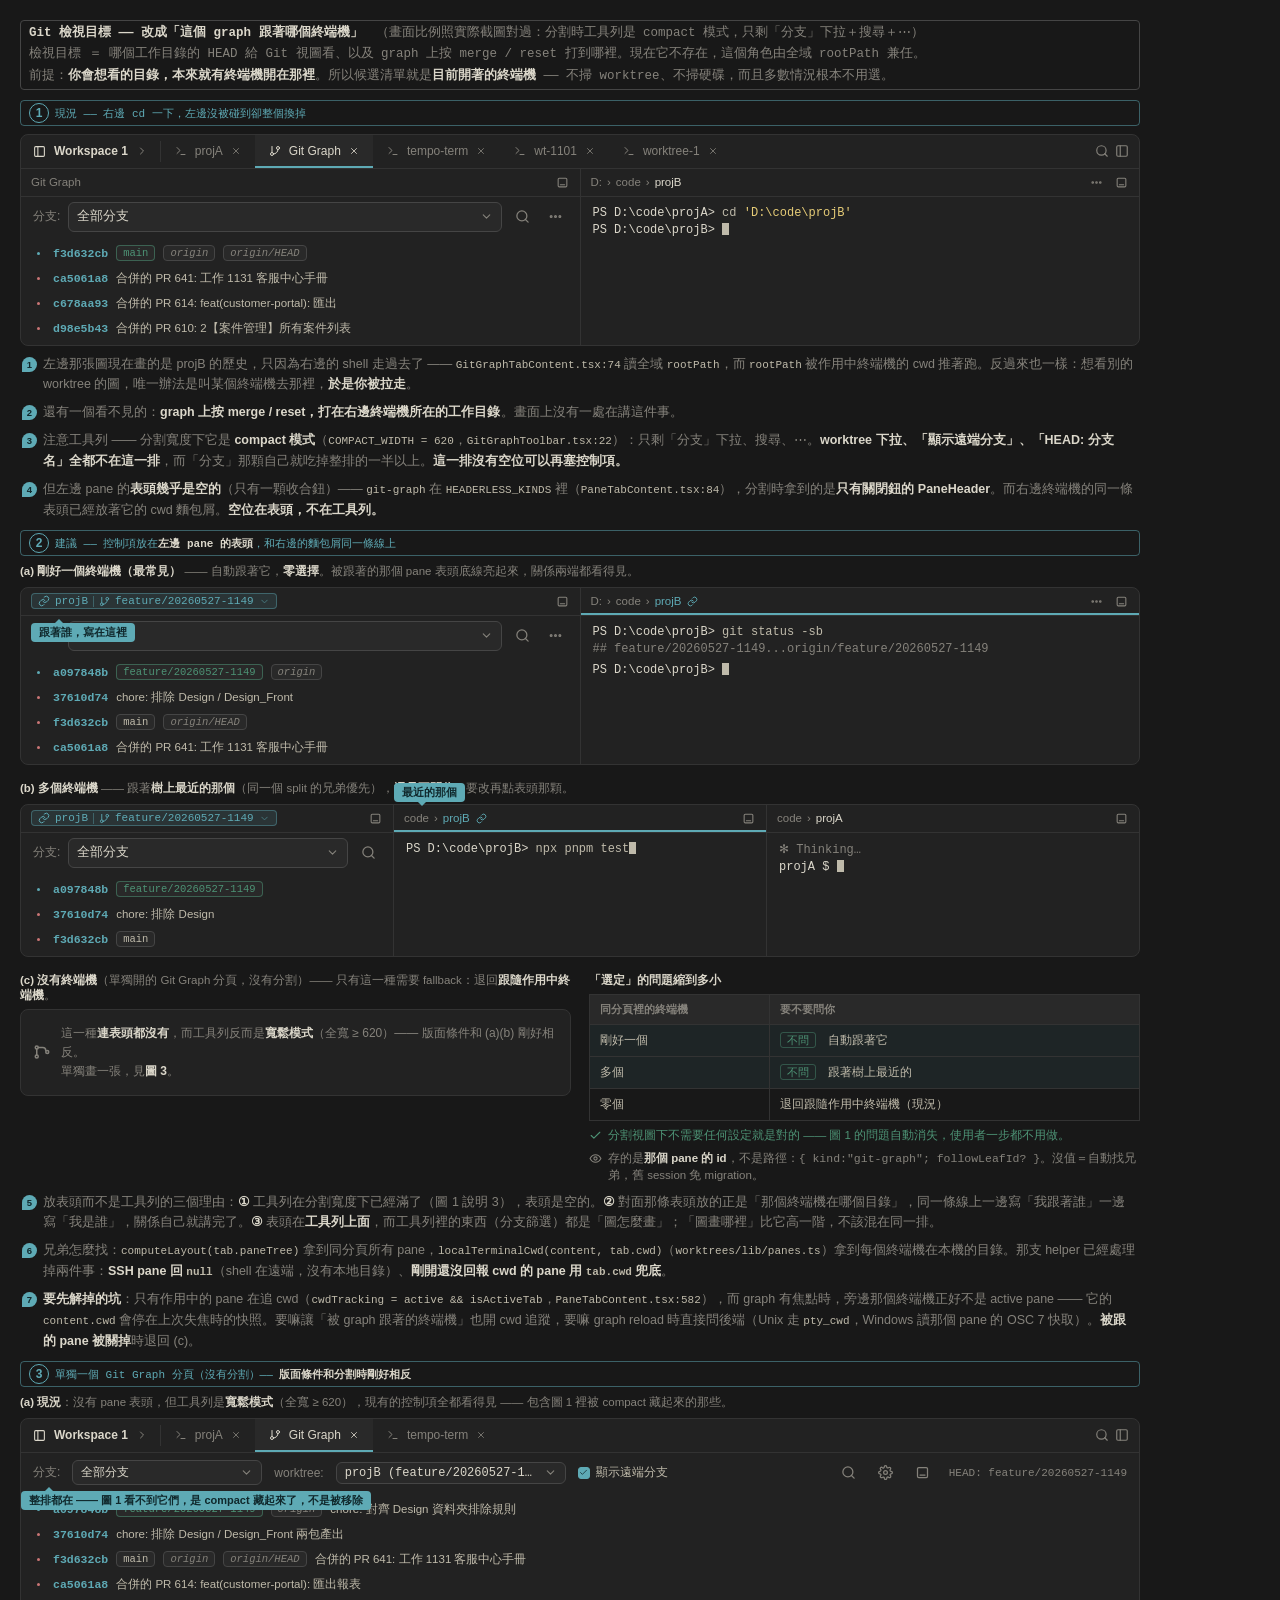
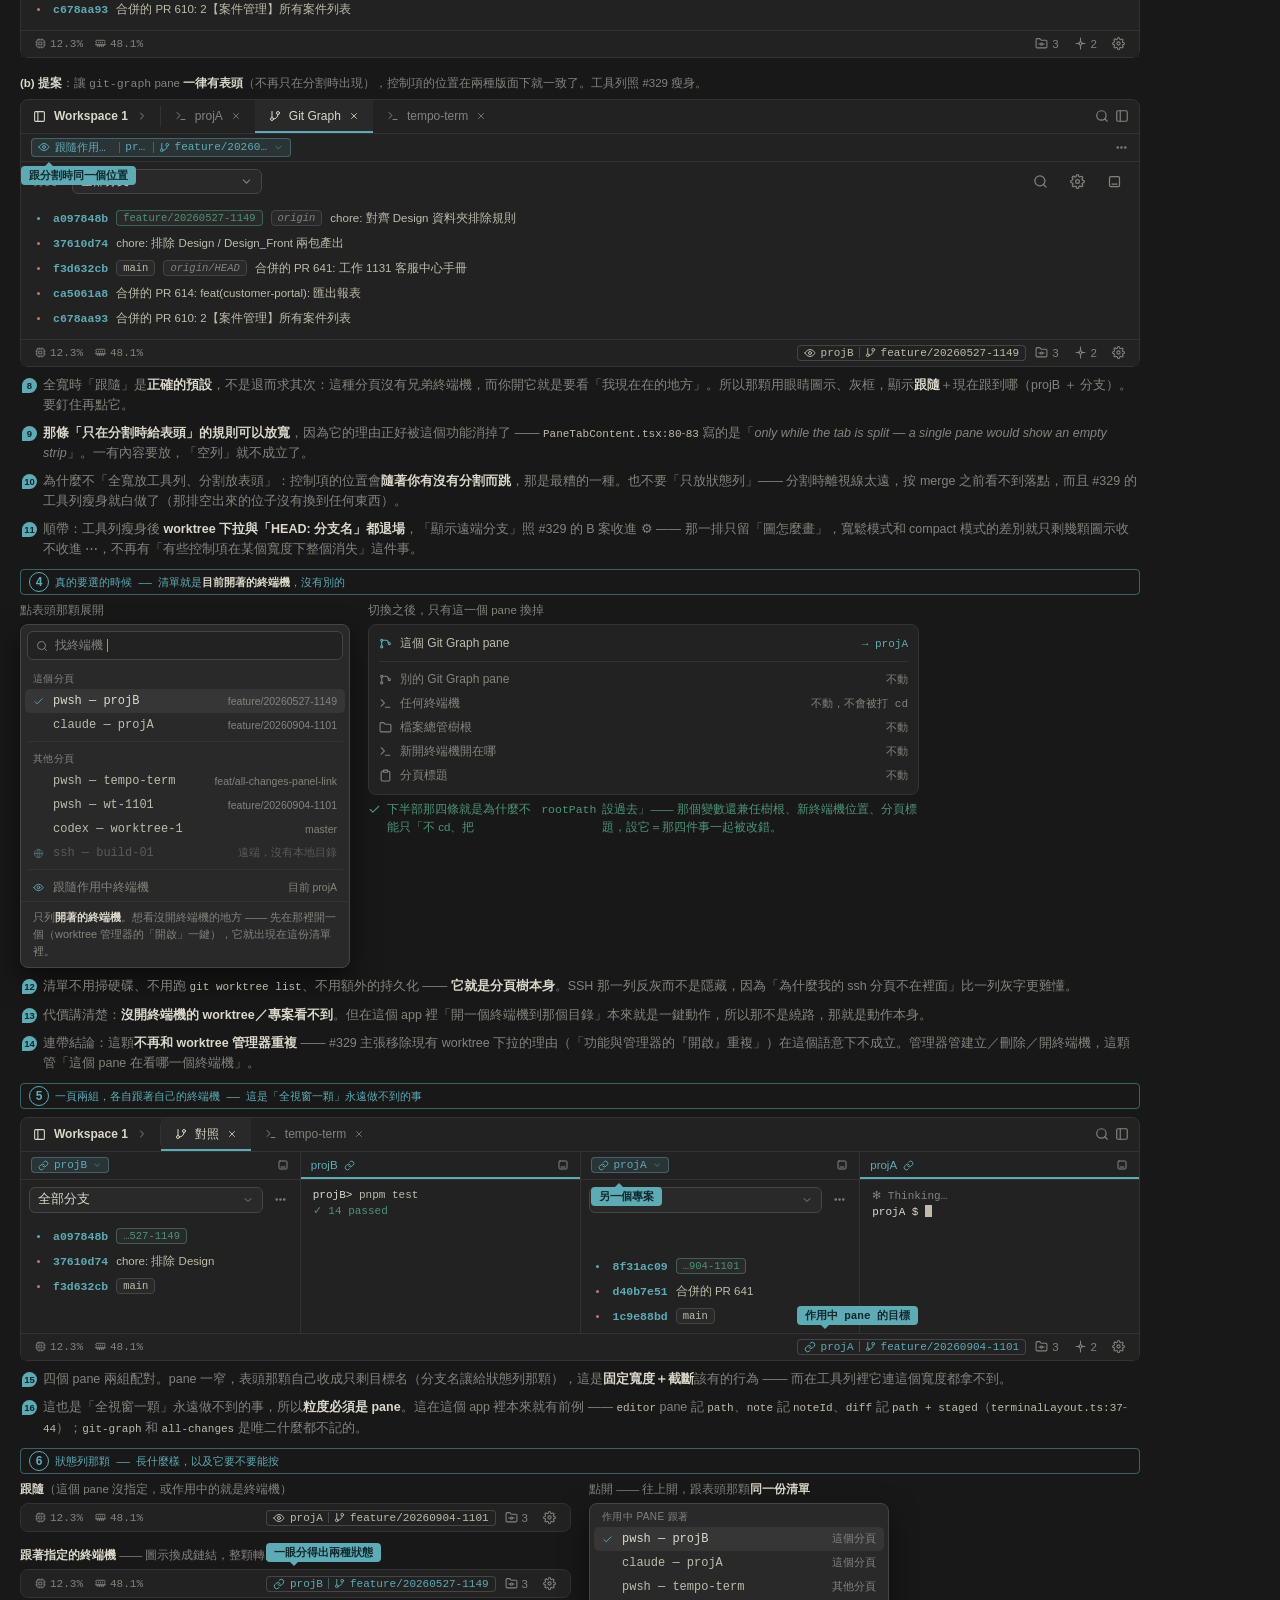
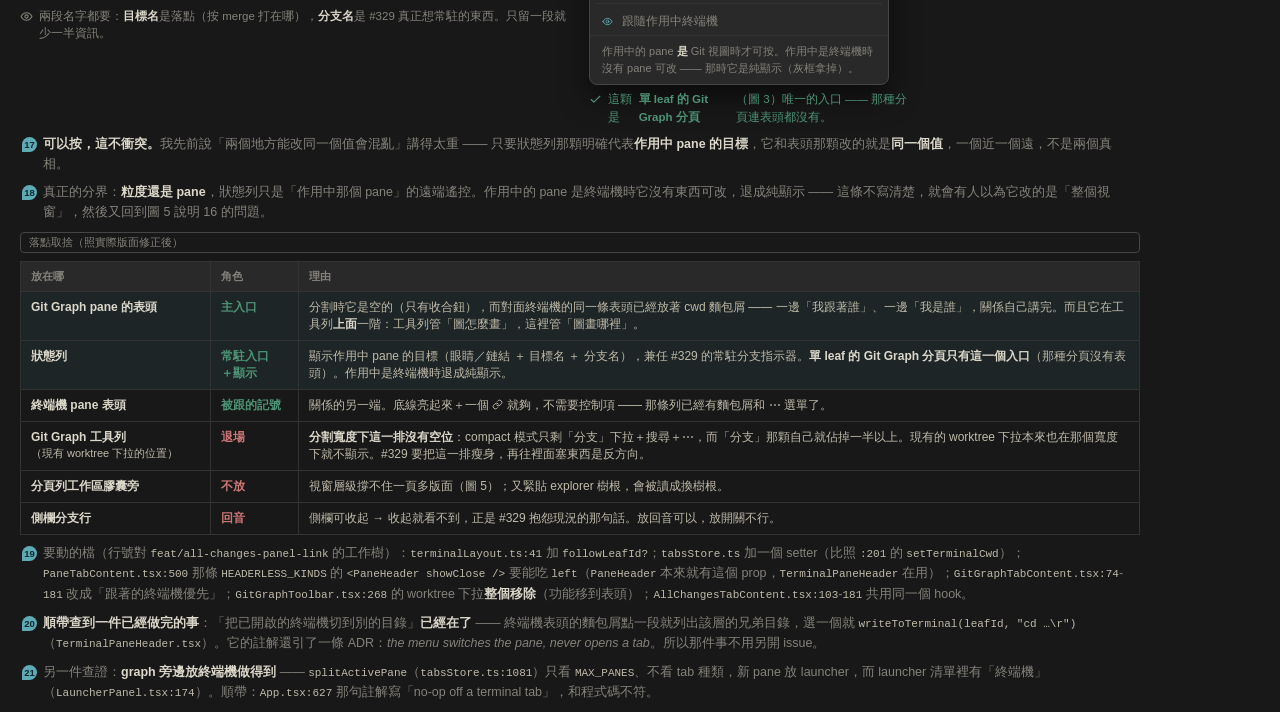
==== fig-view-target.html @ e5d536c2 "Add the tempo-term design mockups Self-contained single-file prototypes for mukiwu/tempo-term. No bu" ====
<!doctype html>
<html lang="zh-Hant"><head><meta charset="utf-8">
<title>Git 檢視目標 — 跟著哪個終端機</title>
<link rel="stylesheet" href="mock.css"><style>
.fig-label .n {
  display: inline-block; width: 20px; height: 20px; line-height: 18px; text-align: center;
  border-radius: 50%; border: 1px solid var(--accent); background: transparent;
  color: var(--accent); font-family: "Segoe UI", sans-serif; font-size: 12px; font-weight: 700;
  margin-right: 6px;
}
.legend { font-size: 12.5px; }
.legend .lg-txt { flex: 1; min-width: 0; }
.legend b { color: var(--fg); font-weight: 600; }
.legend code { font-family: var(--mono); color: var(--fg-muted); font-size: 11px; }

/* ---------- split panes ---------- */
.panes { flex: 1; display: flex; min-height: 0; }
.pane { flex: 1; min-width: 0; display: flex; flex-direction: column; }
.pane + .pane { border-left: 1px solid var(--border); }

/* PaneHeader：分割時才出現。終端機有麵包屑，其他種類目前只有關閉鈕。 */
.pheader {
  height: 28px; flex: none; display: flex; align-items: center; gap: 6px; padding: 0 8px 0 10px;
  border-bottom: 1px solid var(--border); font-size: 11.5px; color: var(--fg-subtle);
}
.pheader .spacer { margin-left: auto; }
.pheader .icon-btn { padding: 3px; }
.crumb { display: flex; align-items: center; gap: 5px; font-size: 11.5px; color: var(--fg-muted); min-width: 0; }
.crumb .s { white-space: nowrap; }
.crumb .g { color: var(--fg-subtle); }
.crumb .last { color: var(--fg); }
.pane.bound .pheader { box-shadow: inset 0 -2px 0 var(--accent); }
.pane.bound .crumb .last { color: var(--accent); }

/* ---------- git graph（分割寬度＝compact 模式） ---------- */
.gbar { height: 40px; flex: none; display: flex; align-items: center; gap: 8px; padding: 0 12px; }
.gbar .lab { font-size: 12px; color: var(--fg-subtle); flex: none; }
.combo.big { height: 30px; border-radius: 6px; width: auto; flex: 1; min-width: 0; font-family: inherit; font-size: 12.5px; }
.graph { flex: 1; padding: 4px 0; }
.crow { height: 25px; display: flex; align-items: center; gap: 8px; padding: 0 10px; font-family: var(--mono); font-size: 11.5px; color: var(--fg-muted); }
.crow .lane { width: 14px; flex: none; display: flex; justify-content: center; color: #cb7676; }
.crow .sha { color: var(--accent); font-weight: 600; flex: none; }
.crow .msg { overflow: hidden; text-overflow: ellipsis; white-space: nowrap; font-family: "Segoe UI", "Noto Sans TC", sans-serif; color: var(--fg-muted); }
.crow.head .lane { color: var(--accent); }
.chip {
  flex: none; font-size: 10.5px; padding: 1px 6px; border-radius: 4px; font-family: var(--mono); white-space: nowrap;
  border: 1px solid var(--border-strong); color: var(--fg-muted); background: var(--bg-elevated);
}
.chip.cur { border-color: color-mix(in srgb, var(--ok) 55%, transparent); color: var(--ok); }
.chip.rem { color: var(--fg-subtle); font-style: italic; }

/* ---------- terminal ---------- */
.term { flex: 1; padding: 9px 12px; font-family: var(--mono); font-size: 12px; color: var(--fg-muted); display: flex; flex-direction: column; gap: 3px; overflow: hidden; }
.term div { white-space: nowrap; overflow: hidden; text-overflow: ellipsis; }
.term .pr { color: var(--fg); }
.term .arg { color: var(--warn); }
.term .caret { display: inline-block; width: 7px; height: 12px; background: var(--fg-muted); vertical-align: -2px; }

/* ---------- status bar ---------- */
.sb {
  height: 27px; flex: none; display: flex; align-items: center; gap: 4px;
  border-top: 1px solid var(--border); background: var(--bg-inset); padding: 0 8px;
  font-size: 12px; color: var(--fg-muted);
}
.sb-stats { margin-left: 6px; display: flex; gap: 12px; font-family: var(--mono); color: var(--fg-subtle); font-size: 11px; }
.sb-stats span { display: flex; align-items: center; gap: 4px; }
.sb-right { margin-left: auto; display: flex; align-items: center; gap: 3px; }
.sb-item { display: flex; align-items: center; gap: 4px; padding: 2px 6px; border-radius: 4px; color: var(--fg-subtle); font-size: 11.5px; }

/* ---------- THE control ---------- */
.bind {
  display: flex; align-items: center; gap: 5px; padding: 2px 7px; border-radius: 4px;
  font-family: var(--mono); font-size: 11px; max-width: 260px; min-width: 0;
  color: var(--accent); background: color-mix(in srgb, var(--accent) 13%, transparent);
  box-shadow: inset 0 0 0 1px color-mix(in srgb, var(--accent) 42%, transparent);
}
.bind .nm { overflow: hidden; text-overflow: ellipsis; white-space: nowrap; }
.bind .bar { width: 1px; height: 11px; flex: none; background: color-mix(in srgb, var(--accent) 40%, transparent); }
.bind .chev { display: flex; opacity: .6; }
.bind.fallback { color: var(--fg-subtle); background: transparent; box-shadow: inset 0 0 0 1px var(--border-strong); }
.bind.fallback .bar { background: var(--border-strong); }
.bind.wrong { color: var(--bad); background: color-mix(in srgb, var(--bad) 12%, transparent); box-shadow: inset 0 0 0 1px color-mix(in srgb, var(--bad) 52%, transparent); }
.echo { display: flex; align-items: center; gap: 5px; padding: 2px 7px; border-radius: 4px; font-family: var(--mono); font-size: 11px; color: var(--fg-muted); max-width: 300px; }
.echo .nm { overflow: hidden; text-overflow: ellipsis; white-space: nowrap; }
.echo .bar { width: 1px; height: 11px; background: var(--border-strong); flex: none; }
.echo.ctl { box-shadow: inset 0 0 0 1px var(--border-strong); }
.echo.pinned { color: var(--accent); }
.echo.pinned .bar { background: color-mix(in srgb, var(--accent) 45%, transparent); }

/* ---------- popup ---------- */
.menu {
  width: 330px; padding: 0; background: var(--bg-elevated);
  border: 1px solid var(--border-strong); border-radius: 8px; box-shadow: 0 12px 28px rgba(0,0,0,.55);
}
.mi { display: flex; align-items: center; gap: 8px; padding: 5px 8px; margin: 0 4px; border-radius: 5px; font-size: 12px; color: var(--fg-muted); white-space: nowrap; }
.mi.mono { font-family: var(--mono); }
.mi .tick { width: 12px; flex: none; color: var(--accent); display: flex; }
.mi .lbl { overflow: hidden; text-overflow: ellipsis; }
.mi.on { background: rgba(255,255,255,.06); color: var(--fg); }
.mi.off { color: var(--fg-subtle); }
.mi.dis { color: var(--fg-subtle); opacity: .55; }
.mi .hint { margin-left: auto; padding-left: 10px; flex: none; font-size: 10.5px; color: var(--fg-subtle); font-family: "Segoe UI", sans-serif; }
.sep { height: 1px; background: var(--border); margin: 4px 6px; }
.mhead { padding: 6px 12px 3px; font-size: 10px; letter-spacing: .04em; text-transform: uppercase; color: var(--fg-subtle); }
.pk-search { display: flex; align-items: center; gap: 7px; margin: 6px; padding: 5px 8px; border: 1px solid var(--border-strong); border-radius: 6px; background: var(--bg); color: var(--fg-subtle); font-size: 12px; }
.caret2 { width: 1px; height: 13px; background: var(--accent); margin-left: -3px; }
.pk-foot { border-top: 1px solid var(--border); padding: 7px 12px; font-size: 11px; color: var(--fg-subtle); line-height: 1.55; }

/* ---------- helpers ---------- */
.row2 { display: flex; gap: 18px; align-items: flex-start; flex-wrap: wrap; }
.cell { display: flex; flex-direction: column; gap: 6px; }
.cap { font-size: 11.5px; color: var(--fg-subtle); width: 1120px; }
.cap.half { width: 551px; }
.cap.free { width: auto; }
.cap b { color: var(--fg); font-weight: 600; }
.tagok { font-size: 10.5px; padding: 1px 6px; border-radius: 3px; font-family: "Segoe UI", sans-serif; color: var(--ok); border: 1px solid color-mix(in srgb, var(--ok) 45%, transparent); }
.strip2 { width: 1120px; background: var(--bg); border: 1px solid var(--border); border-radius: 8px; }
.strip2.half { width: 551px; }
.arrow { width: 1120px; display: flex; align-items: center; gap: 10px; color: var(--fg-subtle); font-size: 12px; padding-left: 2px; }
.arrow .k { font-family: var(--mono); color: var(--fg); }
.verdict { font-size: 11.5px; display: flex; align-items: flex-start; gap: 6px; line-height: 1.5; }
.verdict svg { margin-top: 2px; flex: none; }
.verdict.no { color: var(--bad); }
.verdict.ok { color: var(--ok); }

.callout .note.up { top: auto; bottom: 30px; }
.callout .note.up::after { bottom: auto; top: 100%; border-bottom-color: transparent; border-top-color: var(--accent); }
.callout .note.left { right: auto; left: 0; }
.callout .note.left::after { right: auto; left: 24px; }

table.cmp { width: 1120px; border-collapse: collapse; font-size: 12px; }
table.cmp th, table.cmp td { border: 1px solid var(--border); padding: 7px 10px; text-align: left; vertical-align: top; }
table.cmp th { background: var(--bg-elevated); color: var(--fg-subtle); font-size: 11px; font-weight: 600; }
table.cmp td { color: var(--fg-muted); }
table.cmp td b { color: var(--fg); }
table.cmp tr.pick td { background: color-mix(in srgb, var(--accent) 9%, transparent); }
table.cmp .v { white-space: nowrap; font-weight: 600; }
table.cmp .v.ok { color: var(--ok); }
table.cmp .v.no { color: var(--bad); }
table.cmp .v.meh { color: var(--warn); }
table.cmp code { font-family: var(--mono); font-size: 11px; color: var(--fg-muted); }

.tab.dim { color: var(--fg-subtle); }
.tabstrip .right { margin-left: auto; display: flex; align-items: center; gap: 6px; padding: 0 10px; color: var(--fg-subtle); }
</style></head>

<body>

<svg style="display:none" xmlns="http://www.w3.org/2000/svg">
  <symbol id="i-branch" viewBox="0 0 24 24"><line x1="6" y1="3" x2="6" y2="15"/><circle cx="18" cy="6" r="3"/><circle cx="6" cy="18" r="3"/><path d="M18 9a9 9 0 0 1-9 9"/></symbol>
  <symbol id="i-foldergit" viewBox="0 0 24 24"><path d="M4 20h16a2 2 0 0 0 2-2V8a2 2 0 0 0-2-2h-7.9a2 2 0 0 1-1.69-.9L9.6 3.9A2 2 0 0 0 7.93 3H4a2 2 0 0 0-2 2v13a2 2 0 0 0 2 2Z"/><circle cx="12" cy="13" r="2"/><path d="M14 13h3"/><path d="M7 13h3"/></symbol>
  <symbol id="i-link" viewBox="0 0 24 24"><path d="M10 13a5 5 0 0 0 7.5.5l3-3a5 5 0 0 0-7-7l-1.5 1.5"/><path d="M14 11a5 5 0 0 0-7.5-.5l-3 3a5 5 0 0 0 7 7l1.5-1.5"/></symbol>
  <symbol id="i-chev" viewBox="0 0 24 24"><path d="m6 9 6 6 6-6"/></symbol>
  <symbol id="i-chevr" viewBox="0 0 24 24"><path d="m9 18 6-6-6-6"/></symbol>
  <symbol id="i-search" viewBox="0 0 24 24"><circle cx="11" cy="11" r="8"/><path d="m21 21-4.3-4.3"/></symbol>
  <symbol id="i-dots" viewBox="0 0 24 24"><circle cx="5" cy="12" r="1.4"/><circle cx="12" cy="12" r="1.4"/><circle cx="19" cy="12" r="1.4"/></symbol>
  <symbol id="i-min" viewBox="0 0 24 24"><rect x="4" y="4" width="16" height="16" rx="2"/><path d="M8 16h8"/></symbol>
  <symbol id="i-cpu" viewBox="0 0 24 24"><rect x="4" y="4" width="16" height="16" rx="2"/><rect x="9" y="9" width="6" height="6"/><path d="M9 2v2M15 2v2M9 20v2M15 20v2M2 9h2M2 15h2M20 9h2M20 15h2"/></symbol>
  <symbol id="i-ram" viewBox="0 0 24 24"><path d="M6 19v-3M10 19v-3M14 19v-3M18 19v-3M8 11V9M16 11V9M12 11V9M2 15h20M2 7a2 2 0 0 1 2-2h16a2 2 0 0 1 2 2v1.1a2 2 0 0 0 0 3.8V15H2v-3.1a2 2 0 0 0 0-3.8Z"/></symbol>
  <symbol id="i-gear" viewBox="0 0 24 24"><circle cx="12" cy="12" r="3"/><path d="M19.4 15a1.65 1.65 0 0 0 .33 1.82l.06.06a2 2 0 1 1-2.83 2.83l-.06-.06a1.65 1.65 0 0 0-1.82-.33 1.65 1.65 0 0 0-1 1.51V21a2 2 0 1 1-4 0v-.09A1.65 1.65 0 0 0 9 19.4a1.65 1.65 0 0 0-1.82.33l-.06.06a2 2 0 1 1-2.83-2.83l.06-.06A1.65 1.65 0 0 0 4.6 15a1.65 1.65 0 0 0-1.51-1H3a2 2 0 1 1 0-4h.09A1.65 1.65 0 0 0 4.6 9a1.65 1.65 0 0 0-.33-1.82l-.06-.06a2 2 0 1 1 2.83-2.83l.06.06A1.65 1.65 0 0 0 9 4.6 1.65 1.65 0 0 0 10 3.09V3a2 2 0 1 1 4 0v.09a1.65 1.65 0 0 0 1 1.51 1.65 1.65 0 0 0 1.82-.33l.06-.06a2 2 0 1 1 2.83 2.83l-.06.06A1.65 1.65 0 0 0 19.4 9v.09a1.65 1.65 0 0 0 1.51 1H21a2 2 0 1 1 0 4h-.09a1.65 1.65 0 0 0-1.51 1Z"/></symbol>
  <symbol id="i-port" viewBox="0 0 24 24"><path d="M12 2v6M12 16v6M4 12h6M14 12h6"/><circle cx="12" cy="12" r="3"/></symbol>
  <symbol id="i-clip" viewBox="0 0 24 24"><path d="M16 4h2a2 2 0 0 1 2 2v14a2 2 0 0 1-2 2H6a2 2 0 0 1-2-2V6a2 2 0 0 1 2-2h2"/><rect x="8" y="2" width="8" height="4" rx="1"/></symbol>
  <symbol id="i-term" viewBox="0 0 24 24"><path d="m4 17 6-6-6-6"/><path d="M12 19h8"/></symbol>
  <symbol id="i-commit" viewBox="0 0 24 24"><circle cx="12" cy="12" r="4"/></symbol>
  <symbol id="i-check" viewBox="0 0 24 24"><path d="M20 6 9 17l-5-5"/></symbol>
  <symbol id="i-eye" viewBox="0 0 24 24"><path d="M2 12s3.6-7 10-7 10 7 10 7-3.6 7-10 7-10-7-10-7Z"/><circle cx="12" cy="12" r="3"/></symbol>
  <symbol id="i-x" viewBox="0 0 24 24"><path d="M18 6 6 18M6 6l12 12"/></symbol>
  <symbol id="i-gitgraph" viewBox="0 0 24 24"><circle cx="5" cy="6" r="2"/><circle cx="5" cy="18" r="2"/><path d="M5 8v8"/><circle cx="19" cy="12" r="2"/><path d="M7 6h6a4 4 0 0 1 4 4v0"/></symbol>
  <symbol id="i-folder" viewBox="0 0 24 24"><path d="M4 20h16a2 2 0 0 0 2-2V8a2 2 0 0 0-2-2h-7.9a2 2 0 0 1-1.69-.9L9.6 3.9A2 2 0 0 0 7.93 3H4a2 2 0 0 0-2 2v13a2 2 0 0 0 2 2Z"/></symbol>
  <symbol id="i-globe" viewBox="0 0 24 24"><circle cx="12" cy="12" r="9"/><path d="M3 12h18M12 3a15 15 0 0 1 0 18M12 3a15 15 0 0 0 0 18"/></symbol>
  <symbol id="i-panel" viewBox="0 0 24 24"><rect x="3" y="3" width="18" height="18" rx="2"/><path d="M9 3v18"/></symbol>
</svg>

<div class="fig-label plain" style="font-size:12.5px;line-height:1.7;width:1120px">
  <b style="color:var(--fg)">Git 檢視目標 —— 改成「這個 graph 跟著哪個終端機」</b>　<span style="color:var(--fg-subtle)">（畫面比例照實際截圖對過：分割時工具列是 compact 模式，只剩「分支」下拉＋搜尋＋⋯）</span><br>
  檢視目標 ＝ 哪個工作目錄的 HEAD 給 Git 視圖看、以及 graph 上按 merge / reset 打到哪裡。現在它不存在，這個角色由全域 <code>rootPath</code> 兼任。<br>
  前提：<b style="color:var(--fg)">你會想看的目錄，本來就有終端機開在那裡</b>。所以候選清單就是<b style="color:var(--fg)">目前開著的終端機</b> —— 不掃 worktree、不掃硬碟，而且多數情況根本不用選。
</div>


<!-- ============================================================ 圖 1 ============================================================ -->
<div class="fig">
  <div class="fig-label"><span class="n">1</span>現況 —— 右邊 <code>cd</code> 一下，左邊沒被碰到卻整個換掉</div>

  <div class="window">
    <div class="tabstrip">
      <div class="ws"><svg class="i" width="13" height="13"><use href="#i-panel"/></svg> Workspace 1 <span class="chev"><svg class="i" width="12" height="12"><use href="#i-chevr"/></svg></span></div>
      <div class="divider"></div>
      <div class="tab dim"><svg class="i" width="12" height="12"><use href="#i-term"/></svg> projA <svg class="i" width="10" height="10"><use href="#i-x"/></svg></div>
      <div class="tab active"><svg class="i" width="12" height="12"><use href="#i-branch"/></svg> Git Graph <svg class="i" width="10" height="10"><use href="#i-x"/></svg></div>
      <div class="tab dim"><svg class="i" width="12" height="12"><use href="#i-term"/></svg> tempo-term <svg class="i" width="10" height="10"><use href="#i-x"/></svg></div>
      <div class="tab dim"><svg class="i" width="12" height="12"><use href="#i-term"/></svg> wt-1101 <svg class="i" width="10" height="10"><use href="#i-x"/></svg></div>
      <div class="tab dim"><svg class="i" width="12" height="12"><use href="#i-term"/></svg> worktree-1 <svg class="i" width="10" height="10"><use href="#i-x"/></svg></div>
      <div class="right"><svg class="i" width="14" height="14"><use href="#i-search"/></svg><svg class="i" width="14" height="14"><use href="#i-panel"/></svg></div>
    </div>
    <div class="body"><div class="main"><div class="panes">

      <div class="pane">
        <div class="pheader">
          <span style="color:var(--fg-subtle)">Git Graph</span>
          <div class="spacer"></div>
          <div class="icon-btn"><svg class="i" width="13" height="13"><use href="#i-min"/></svg></div>
        </div>
        <div class="gbar">
          <span class="lab">分支:</span>
          <div class="combo big"><span class="val">全部分支</span><span class="chev"><svg class="i" width="13" height="13"><use href="#i-chev"/></svg></span></div>
          <div class="icon-btn"><svg class="i" width="15" height="15"><use href="#i-search"/></svg></div>
          <div class="icon-btn"><svg class="i" width="15" height="15"><use href="#i-dots"/></svg></div>
        </div>
        <div class="graph">
          <div class="crow head"><span class="lane"><svg class="i" width="9" height="9" style="fill:currentColor;stroke:none"><use href="#i-commit"/></svg></span><span class="sha">f3d632cb</span><span class="chip cur">main</span><span class="chip rem">origin</span><span class="chip rem">origin/HEAD</span></div>
          <div class="crow"><span class="lane"><svg class="i" width="9" height="9" style="fill:currentColor;stroke:none"><use href="#i-commit"/></svg></span><span class="sha">ca5061a8</span><span class="msg">合併的 PR 641: 工作 1131 客服中心手冊</span></div>
          <div class="crow"><span class="lane"><svg class="i" width="9" height="9" style="fill:currentColor;stroke:none"><use href="#i-commit"/></svg></span><span class="sha">c678aa93</span><span class="msg">合併的 PR 614: feat(customer-portal): 匯出</span></div>
          <div class="crow"><span class="lane"><svg class="i" width="9" height="9" style="fill:currentColor;stroke:none"><use href="#i-commit"/></svg></span><span class="sha">d98e5b43</span><span class="msg">合併的 PR 610: 2【案件管理】所有案件列表</span></div>
        </div>
      </div>

      <div class="pane focused">
        <div class="pheader">
          <span class="crumb"><span class="s g">D:</span><span class="g">›</span><span class="s g">code</span><span class="g">›</span><span class="s last">projB</span></span>
          <div class="spacer"></div>
          <div class="icon-btn"><svg class="i" width="13" height="13"><use href="#i-dots"/></svg></div>
          <div class="icon-btn"><svg class="i" width="13" height="13"><use href="#i-min"/></svg></div>
        </div>
        <div class="term">
          <div><span class="pr">PS D:\code\projA&gt;</span> cd <span class="arg">'D:\code\projB'</span></div>
          <div><span class="pr">PS D:\code\projB&gt;</span> <span class="caret"></span></div>
        </div>
      </div>

    </div></div></div>
  </div>

  <div class="legend"><span class="num">1</span><span class="lg-txt">左邊那張圖現在畫的是 projB 的歷史，只因為右邊的 shell 走過去了 —— <code>GitGraphTabContent.tsx:74</code> 讀全域 <code>rootPath</code>，而 <code>rootPath</code> 被作用中終端機的 cwd 推著跑。反過來也一樣：想看別的 worktree 的圖，唯一辦法是叫某個終端機去那裡，<b>於是你被拉走</b>。</span></div>
  <div class="legend"><span class="num">2</span><span class="lg-txt">還有一個看不見的：<b>graph 上按 merge / reset，打在右邊終端機所在的工作目錄</b>。畫面上沒有一處在講這件事。</span></div>
  <div class="legend"><span class="num">3</span><span class="lg-txt">注意工具列 —— 分割寬度下它是 <b>compact 模式</b>（<code>COMPACT_WIDTH = 620</code>，<code>GitGraphToolbar.tsx:22</code>）：只剩「分支」下拉、搜尋、⋯。<b>worktree 下拉、「顯示遠端分支」、「HEAD: 分支名」全都不在這一排</b>，而「分支」那顆自己就吃掉整排的一半以上。<b style="color:var(--fg)">這一排沒有空位可以再塞控制項。</b></span></div>
  <div class="legend"><span class="num">4</span><span class="lg-txt">但左邊 pane 的<b>表頭幾乎是空的</b>（只有一顆收合鈕）—— <code>git-graph</code> 在 <code>HEADERLESS_KINDS</code> 裡（<code>PaneTabContent.tsx:84</code>），分割時拿到的是<b>只有關閉鈕的 PaneHeader</b>。而右邊終端機的同一條表頭已經放著它的 cwd 麵包屑。<b style="color:var(--fg)">空位在表頭，不在工具列。</b></span></div>
</div>


<!-- ============================================================ 圖 2 ============================================================ -->
<div class="fig">
  <div class="fig-label"><span class="n">2</span>建議 —— 控制項放在<b style="color:var(--fg)">左邊 pane 的表頭</b>，和右邊的麵包屑同一條線上</div>

  <div class="cap"><b>(a) 剛好一個終端機（最常見）</b> —— 自動跟著它，<b>零選擇</b>。被跟著的那個 pane 表頭底線亮起來，關係兩端都看得見。</div>
  <div class="window">
    <div class="body"><div class="main"><div class="panes">

      <div class="pane">
        <div class="pheader">
          <span class="bind callout"><span class="note left">跟著誰，寫在這裡</span><svg class="i" width="12" height="12"><use href="#i-link"/></svg><span class="nm">projB</span><span class="bar"></span><svg class="i" width="11" height="11"><use href="#i-branch"/></svg><span class="nm">feature/20260527-1149</span><span class="chev"><svg class="i" width="11" height="11"><use href="#i-chev"/></svg></span></span>
          <div class="spacer"></div>
          <div class="icon-btn"><svg class="i" width="13" height="13"><use href="#i-min"/></svg></div>
        </div>
        <div class="gbar">
          <span class="lab">分支:</span>
          <div class="combo big"><span class="val">全部分支</span><span class="chev"><svg class="i" width="13" height="13"><use href="#i-chev"/></svg></span></div>
          <div class="icon-btn"><svg class="i" width="15" height="15"><use href="#i-search"/></svg></div>
          <div class="icon-btn"><svg class="i" width="15" height="15"><use href="#i-dots"/></svg></div>
        </div>
        <div class="graph">
          <div class="crow head"><span class="lane"><svg class="i" width="9" height="9" style="fill:currentColor;stroke:none"><use href="#i-commit"/></svg></span><span class="sha">a097848b</span><span class="chip cur">feature/20260527-1149</span><span class="chip rem">origin</span></div>
          <div class="crow"><span class="lane"><svg class="i" width="9" height="9" style="fill:currentColor;stroke:none"><use href="#i-commit"/></svg></span><span class="sha">37610d74</span><span class="msg">chore: 排除 Design / Design_Front</span></div>
          <div class="crow"><span class="lane"><svg class="i" width="9" height="9" style="fill:currentColor;stroke:none"><use href="#i-commit"/></svg></span><span class="sha">f3d632cb</span><span class="chip">main</span><span class="chip rem">origin/HEAD</span></div>
          <div class="crow"><span class="lane"><svg class="i" width="9" height="9" style="fill:currentColor;stroke:none"><use href="#i-commit"/></svg></span><span class="sha">ca5061a8</span><span class="msg">合併的 PR 641: 工作 1131 客服中心手冊</span></div>
        </div>
      </div>

      <div class="pane bound">
        <div class="pheader">
          <span class="crumb"><span class="s g">D:</span><span class="g">›</span><span class="s g">code</span><span class="g">›</span><span class="s last">projB</span></span>
          <svg class="i" width="11" height="11" style="color:var(--accent)"><use href="#i-link"/></svg>
          <div class="spacer"></div>
          <div class="icon-btn"><svg class="i" width="13" height="13"><use href="#i-dots"/></svg></div>
          <div class="icon-btn"><svg class="i" width="13" height="13"><use href="#i-min"/></svg></div>
        </div>
        <div class="term">
          <div><span class="pr">PS D:\code\projB&gt;</span> git status -sb</div>
          <div style="color:var(--fg-subtle)">## feature/20260527-1149...origin/feature/20260527-1149</div>
          <div style="margin-top:4px"><span class="pr">PS D:\code\projB&gt;</span> <span class="caret"></span></div>
        </div>
      </div>

    </div></div></div>
  </div>

  <div class="cap" style="margin-top:8px"><b>(b) 多個終端機</b> —— 跟著<b>樹上最近的那個</b>（同一個 split 的兄弟優先），<b>還是不問你</b>。要改再點表頭那顆。</div>
  <div class="window">
    <div class="body"><div class="main"><div class="panes">

      <div class="pane">
        <div class="pheader">
          <span class="bind"><svg class="i" width="12" height="12"><use href="#i-link"/></svg><span class="nm">projB</span><span class="bar"></span><svg class="i" width="11" height="11"><use href="#i-branch"/></svg><span class="nm">feature/20260527-1149</span><span class="chev"><svg class="i" width="11" height="11"><use href="#i-chev"/></svg></span></span>
          <div class="spacer"></div>
          <div class="icon-btn"><svg class="i" width="13" height="13"><use href="#i-min"/></svg></div>
        </div>
        <div class="gbar">
          <span class="lab">分支:</span>
          <div class="combo big"><span class="val">全部分支</span><span class="chev"><svg class="i" width="13" height="13"><use href="#i-chev"/></svg></span></div>
          <div class="icon-btn"><svg class="i" width="15" height="15"><use href="#i-search"/></svg></div>
        </div>
        <div class="graph">
          <div class="crow head"><span class="lane"><svg class="i" width="9" height="9" style="fill:currentColor;stroke:none"><use href="#i-commit"/></svg></span><span class="sha">a097848b</span><span class="chip cur">feature/20260527-1149</span></div>
          <div class="crow"><span class="lane"><svg class="i" width="9" height="9" style="fill:currentColor;stroke:none"><use href="#i-commit"/></svg></span><span class="sha">37610d74</span><span class="msg">chore: 排除 Design</span></div>
          <div class="crow"><span class="lane"><svg class="i" width="9" height="9" style="fill:currentColor;stroke:none"><use href="#i-commit"/></svg></span><span class="sha">f3d632cb</span><span class="chip">main</span></div>
        </div>
      </div>

      <div class="pane bound">
        <div class="pheader callout">
          <span class="note up left">最近的那個</span>
          <span class="crumb"><span class="s g">code</span><span class="g">›</span><span class="s last">projB</span></span>
          <svg class="i" width="11" height="11" style="color:var(--accent)"><use href="#i-link"/></svg>
          <div class="spacer"></div>
          <div class="icon-btn"><svg class="i" width="13" height="13"><use href="#i-min"/></svg></div>
        </div>
        <div class="term"><div><span class="pr">PS D:\code\projB&gt;</span> npx pnpm test<span class="caret"></span></div></div>
      </div>

      <div class="pane focused">
        <div class="pheader">
          <span class="crumb"><span class="s g">code</span><span class="g">›</span><span class="s last">projA</span></span>
          <div class="spacer"></div>
          <div class="icon-btn"><svg class="i" width="13" height="13"><use href="#i-min"/></svg></div>
        </div>
        <div class="term"><div style="color:var(--fg-subtle)">✻ Thinking…</div><div><span class="pr">projA $</span> <span class="caret"></span></div></div>
      </div>

    </div></div></div>
  </div>

  <div class="row2" style="margin-top:8px">
    <div class="cell">
      <div class="cap half"><b>(c) 沒有終端機</b>（單獨開的 Git Graph 分頁，沒有分割）—— 只有這一種需要 fallback：退回<b>跟隨作用中終端機</b>。</div>
      <div class="strip2 half" style="padding:14px 12px">
        <div style="display:flex;align-items:center;gap:10px;color:var(--fg-subtle);font-size:12px;line-height:1.6">
          <svg class="i" width="18" height="18" style="flex:none"><use href="#i-gitgraph"/></svg>
          <span>這一種<b style="color:var(--fg)">連表頭都沒有</b>，而工具列反而是<b style="color:var(--fg)">寬鬆模式</b>（全寬 ≥ 620）—— 版面條件和 (a)(b) 剛好相反。<br>單獨畫一張，見<b style="color:var(--fg)">圖 3</b>。</span>
        </div>
      </div>
    </div>

    <div class="cell">
      <div class="cap half"><b>「選定」的問題縮到多小</b></div>
      <table class="cmp" style="width:551px">
        <thead><tr><th style="width:180px">同分頁裡的終端機</th><th>要不要問你</th></tr></thead>
        <tbody>
          <tr class="pick"><td>剛好一個</td><td><span class="tagok">不問</span>　自動跟著它</td></tr>
          <tr class="pick"><td>多個</td><td><span class="tagok">不問</span>　跟著樹上最近的</td></tr>
          <tr><td>零個</td><td>退回跟隨作用中終端機（現況）</td></tr>
        </tbody>
      </table>
      <div class="verdict ok" style="width:551px"><svg class="i" width="13" height="13"><use href="#i-check"/></svg> 分割視圖下不需要任何設定就是對的 —— 圖 1 的問題自動消失，使用者一步都不用做。</div>
      <div class="verdict" style="width:551px"><svg class="i" width="13" height="13" style="color:var(--fg-subtle)"><use href="#i-eye"/></svg><span style="color:var(--fg-subtle)">存的是<b style="color:var(--fg)">那個 pane 的 id</b>，不是路徑：<code>{ kind:"git-graph"; followLeafId? }</code>。沒值＝自動找兄弟，舊 session 免 migration。</span></div>
    </div>
  </div>

  <div class="legend"><span class="num">5</span><span class="lg-txt">放表頭而不是工具列的三個理由：<b>①</b> 工具列在分割寬度下已經滿了（圖 1 說明 3），表頭是空的。<b>②</b> 對面那條表頭放的正是「那個終端機在哪個目錄」，同一條線上一邊寫「我跟著誰」一邊寫「我是誰」，關係自己就講完了。<b>③</b> 表頭在<b>工具列上面</b>，而工具列裡的東西（分支篩選）都是「圖怎麼畫」；「圖畫哪裡」比它高一階，不該混在同一排。</span></div>
  <div class="legend"><span class="num">6</span><span class="lg-txt">兄弟怎麼找：<code>computeLayout(tab.paneTree)</code> 拿到同分頁所有 pane，<code>localTerminalCwd(content, tab.cwd)</code>（<code>worktrees/lib/panes.ts</code>）拿到每個終端機在本機的目錄。那支 helper 已經處理掉兩件事：<b>SSH pane 回 <code>null</code></b>（shell 在遠端，沒有本地目錄）、<b>剛開還沒回報 cwd 的 pane 用 <code>tab.cwd</code> 兜底</b>。</span></div>
  <div class="legend"><span class="num">7</span><span class="lg-txt"><b>要先解掉的坑</b>：只有作用中的 pane 在追 cwd（<code>cwdTracking = active &amp;&amp; isActiveTab</code>，<code>PaneTabContent.tsx:582</code>），而 graph 有焦點時，旁邊那個終端機正好不是 active pane —— 它的 <code>content.cwd</code> 會停在上次失焦時的快照。要嘛讓「被 graph 跟著的終端機」也開 cwd 追蹤，要嘛 graph reload 時直接問後端（Unix 走 <code>pty_cwd</code>，Windows 讀那個 pane 的 OSC 7 快取）。<b>被跟的 pane 被關掉</b>時退回 (c)。</span></div>
</div>


<!-- ============================================================ 圖 3（新） ============================================================ -->
<div class="fig">
  <div class="fig-label"><span class="n">3</span>單獨一個 Git Graph 分頁（沒有分割）—— <b style="color:var(--fg)">版面條件和分割時剛好相反</b></div>

  <div class="cap"><b>(a) 現況</b>：沒有 pane 表頭，但工具列是<b>寬鬆模式</b>（全寬 ≥ 620），現有的控制項全都看得見 —— 包含圖 1 裡被 compact 藏起來的那些。</div>
  <div class="window">
    <div class="tabstrip">
      <div class="ws"><svg class="i" width="13" height="13"><use href="#i-panel"/></svg> Workspace 1 <span class="chev"><svg class="i" width="12" height="12"><use href="#i-chevr"/></svg></span></div>
      <div class="divider"></div>
      <div class="tab dim"><svg class="i" width="12" height="12"><use href="#i-term"/></svg> projA <svg class="i" width="10" height="10"><use href="#i-x"/></svg></div>
      <div class="tab active"><svg class="i" width="12" height="12"><use href="#i-branch"/></svg> Git Graph <svg class="i" width="10" height="10"><use href="#i-x"/></svg></div>
      <div class="tab dim"><svg class="i" width="12" height="12"><use href="#i-term"/></svg> tempo-term <svg class="i" width="10" height="10"><use href="#i-x"/></svg></div>
      <div class="right"><svg class="i" width="14" height="14"><use href="#i-search"/></svg><svg class="i" width="14" height="14"><use href="#i-panel"/></svg></div>
    </div>
    <div class="body"><div class="main">
      <div class="gbar callout" style="gap:12px">
        <span class="note left" style="top:38px">整排都在 —— 圖 1 看不到它們，是 compact 藏起來了，不是被移除</span>
        <span class="lab">分支:</span>
        <div class="combo" style="width:190px"><span class="val">全部分支</span><span class="chev"><svg class="i" width="13" height="13"><use href="#i-chev"/></svg></span></div>
        <span class="lab">worktree:</span>
        <div class="combo" style="width:230px"><span class="val">projB (feature/20260527-1149)</span><span class="chev"><svg class="i" width="13" height="13"><use href="#i-chev"/></svg></span></div>
        <label class="checkbox"><span class="cb-box"><svg class="i" width="9" height="9"><use href="#i-check"/></svg></span> 顯示遠端分支</label>
        <div class="spacer"></div>
        <div class="icon-btn"><svg class="i" width="15" height="15"><use href="#i-search"/></svg></div>
        <div class="icon-btn"><svg class="i" width="15" height="15"><use href="#i-gear"/></svg></div>
        <div class="icon-btn"><svg class="i" width="15" height="15"><use href="#i-min"/></svg></div>
        <span style="font-family:var(--mono);font-size:11px;color:var(--fg-subtle);white-space:nowrap;padding-left:2px">HEAD: feature/20260527-1149</span>
      </div>
      <div class="graph" style="padding-bottom:8px">
        <div class="crow head"><span class="lane"><svg class="i" width="9" height="9" style="fill:currentColor;stroke:none"><use href="#i-commit"/></svg></span><span class="sha">a097848b</span><span class="chip cur">feature/20260527-1149</span><span class="chip rem">origin</span><span class="msg">chore: 對齊 Design 資料夾排除規則</span></div>
        <div class="crow"><span class="lane"><svg class="i" width="9" height="9" style="fill:currentColor;stroke:none"><use href="#i-commit"/></svg></span><span class="sha">37610d74</span><span class="msg">chore: 排除 Design / Design_Front 兩包產出</span></div>
        <div class="crow"><span class="lane"><svg class="i" width="9" height="9" style="fill:currentColor;stroke:none"><use href="#i-commit"/></svg></span><span class="sha">f3d632cb</span><span class="chip">main</span><span class="chip rem">origin</span><span class="chip rem">origin/HEAD</span><span class="msg">合併的 PR 641: 工作 1131 客服中心手冊</span></div>
        <div class="crow"><span class="lane"><svg class="i" width="9" height="9" style="fill:currentColor;stroke:none"><use href="#i-commit"/></svg></span><span class="sha">ca5061a8</span><span class="msg">合併的 PR 614: feat(customer-portal): 匯出報表</span></div>
        <div class="crow"><span class="lane"><svg class="i" width="9" height="9" style="fill:currentColor;stroke:none"><use href="#i-commit"/></svg></span><span class="sha">c678aa93</span><span class="msg">合併的 PR 610: 2【案件管理】所有案件列表</span></div>
      </div>
    </div></div>
    <div class="sb">
      <span class="sb-stats"><span><svg class="i" width="11" height="11"><use href="#i-cpu"/></svg> 12.3%</span><span><svg class="i" width="11" height="11"><use href="#i-ram"/></svg> 48.1%</span></span>
      <span class="sb-right">
        <span class="sb-item"><svg class="i" width="13" height="13"><use href="#i-foldergit"/></svg> 3</span>
        <span class="sb-item"><svg class="i" width="13" height="13"><use href="#i-port"/></svg> 2</span>
        <span class="sb-item"><svg class="i" width="13" height="13"><use href="#i-gear"/></svg></span>
      </span>
    </div>
  </div>

  <div class="cap" style="margin-top:10px"><b>(b) 提案</b>：讓 <code>git-graph</code> pane <b>一律有表頭</b>（不再只在分割時出現），控制項的位置在兩種版面下就一致了。工具列照 #329 瘦身。</div>
  <div class="window">
    <div class="tabstrip">
      <div class="ws"><svg class="i" width="13" height="13"><use href="#i-panel"/></svg> Workspace 1 <span class="chev"><svg class="i" width="12" height="12"><use href="#i-chevr"/></svg></span></div>
      <div class="divider"></div>
      <div class="tab dim"><svg class="i" width="12" height="12"><use href="#i-term"/></svg> projA <svg class="i" width="10" height="10"><use href="#i-x"/></svg></div>
      <div class="tab active"><svg class="i" width="12" height="12"><use href="#i-branch"/></svg> Git Graph <svg class="i" width="10" height="10"><use href="#i-x"/></svg></div>
      <div class="tab dim"><svg class="i" width="12" height="12"><use href="#i-term"/></svg> tempo-term <svg class="i" width="10" height="10"><use href="#i-x"/></svg></div>
      <div class="right"><svg class="i" width="14" height="14"><use href="#i-search"/></svg><svg class="i" width="14" height="14"><use href="#i-panel"/></svg></div>
    </div>
    <div class="body"><div class="main">
      <div class="pheader callout">
        <span class="note left" style="top:32px">跟分割時同一個位置</span>
        <span class="bind"><svg class="i" width="12" height="12"><use href="#i-eye"/></svg><span class="nm">跟隨作用中終端機</span><span class="bar"></span><span class="nm">projB</span><span class="bar"></span><svg class="i" width="11" height="11"><use href="#i-branch"/></svg><span class="nm">feature/20260527-1149</span><span class="chev"><svg class="i" width="11" height="11"><use href="#i-chev"/></svg></span></span>
        <div class="spacer"></div>
        <div class="icon-btn"><svg class="i" width="13" height="13"><use href="#i-dots"/></svg></div>
      </div>
      <div class="gbar" style="gap:12px">
        <span class="lab">分支:</span>
        <div class="combo" style="width:190px"><span class="val">全部分支</span><span class="chev"><svg class="i" width="13" height="13"><use href="#i-chev"/></svg></span></div>
        <div class="spacer"></div>
        <div class="icon-btn"><svg class="i" width="15" height="15"><use href="#i-search"/></svg></div>
        <div class="icon-btn"><svg class="i" width="15" height="15"><use href="#i-gear"/></svg></div>
        <div class="icon-btn"><svg class="i" width="15" height="15"><use href="#i-min"/></svg></div>
      </div>
      <div class="graph" style="padding-bottom:8px">
        <div class="crow head"><span class="lane"><svg class="i" width="9" height="9" style="fill:currentColor;stroke:none"><use href="#i-commit"/></svg></span><span class="sha">a097848b</span><span class="chip cur">feature/20260527-1149</span><span class="chip rem">origin</span><span class="msg">chore: 對齊 Design 資料夾排除規則</span></div>
        <div class="crow"><span class="lane"><svg class="i" width="9" height="9" style="fill:currentColor;stroke:none"><use href="#i-commit"/></svg></span><span class="sha">37610d74</span><span class="msg">chore: 排除 Design / Design_Front 兩包產出</span></div>
        <div class="crow"><span class="lane"><svg class="i" width="9" height="9" style="fill:currentColor;stroke:none"><use href="#i-commit"/></svg></span><span class="sha">f3d632cb</span><span class="chip">main</span><span class="chip rem">origin/HEAD</span><span class="msg">合併的 PR 641: 工作 1131 客服中心手冊</span></div>
        <div class="crow"><span class="lane"><svg class="i" width="9" height="9" style="fill:currentColor;stroke:none"><use href="#i-commit"/></svg></span><span class="sha">ca5061a8</span><span class="msg">合併的 PR 614: feat(customer-portal): 匯出報表</span></div>
        <div class="crow"><span class="lane"><svg class="i" width="9" height="9" style="fill:currentColor;stroke:none"><use href="#i-commit"/></svg></span><span class="sha">c678aa93</span><span class="msg">合併的 PR 610: 2【案件管理】所有案件列表</span></div>
      </div>
    </div></div>
    <div class="sb">
      <span class="sb-stats"><span><svg class="i" width="11" height="11"><use href="#i-cpu"/></svg> 12.3%</span><span><svg class="i" width="11" height="11"><use href="#i-ram"/></svg> 48.1%</span></span>
      <span class="sb-right">
        <span class="echo ctl"><svg class="i" width="12" height="12"><use href="#i-eye"/></svg><span class="nm">projB</span><span class="bar"></span><svg class="i" width="11" height="11"><use href="#i-branch"/></svg><span class="nm">feature/20260527-1149</span></span>
        <span class="sb-item"><svg class="i" width="13" height="13"><use href="#i-foldergit"/></svg> 3</span>
        <span class="sb-item"><svg class="i" width="13" height="13"><use href="#i-port"/></svg> 2</span>
        <span class="sb-item"><svg class="i" width="13" height="13"><use href="#i-gear"/></svg></span>
      </span>
    </div>
  </div>

  <div class="legend"><span class="num">8</span><span class="lg-txt">全寬時「跟隨」是<b>正確的預設</b>，不是退而求其次：這種分頁沒有兄弟終端機，而你開它就是要看「我現在在的地方」。所以那顆用眼睛圖示、灰框，顯示<b>跟隨</b>＋現在跟到哪（projB ＋ 分支）。要釘住再點它。</span></div>
  <div class="legend"><span class="num">9</span><span class="lg-txt"><b>那條「只在分割時給表頭」的規則可以放寬</b>，因為它的理由正好被這個功能消掉了 —— <code>PaneTabContent.tsx:80</code>-<code>83</code> 寫的是「<i>only while the tab is split — a single pane would show an empty strip</i>」。一有內容要放，「空列」就不成立了。</span></div>
  <div class="legend"><span class="num">10</span><span class="lg-txt">為什麼不「全寬放工具列、分割放表頭」：控制項的位置會<b>隨著你有沒有分割而跳</b>，那是最糟的一種。也不要「只放狀態列」—— 分割時離視線太遠，按 merge 之前看不到落點，而且 #329 的工具列瘦身就白做了（那排空出來的位子沒有換到任何東西）。</span></div>
  <div class="legend"><span class="num">11</span><span class="lg-txt">順帶：工具列瘦身後 <b>worktree 下拉與「HEAD: 分支名」都退場</b>，「顯示遠端分支」照 #329 的 B 案收進 ⚙ —— 那一排只留「圖怎麼畫」，寬鬆模式和 compact 模式的差別就只剩幾顆圖示收不收進 ⋯，不再有「有些控制項在某個寬度下整個消失」這件事。</span></div>
</div>


<!-- ============================================================ 圖 4 ============================================================ -->
<div class="fig">
  <div class="fig-label"><span class="n">4</span>真的要選的時候 —— 清單就是<b style="color:var(--fg)">目前開著的終端機</b>，沒有別的</div>

  <div class="row2">
    <div class="cell">
      <div class="cap free">點表頭那顆展開</div>
      <div class="menu">
        <div class="pk-search"><svg class="i" width="12" height="12"><use href="#i-search"/></svg><span>找終端機</span><span class="caret2"></span></div>
        <div class="mhead">這個分頁</div>
        <div class="mi on mono"><span class="tick"><svg class="i" width="11" height="11"><use href="#i-check"/></svg></span><span class="lbl">pwsh — projB</span><span class="hint">feature/20260527-1149</span></div>
        <div class="mi mono"><span class="tick"></span><span class="lbl">claude — projA</span><span class="hint">feature/20260904-1101</span></div>
        <div class="sep"></div>
        <div class="mhead">其他分頁</div>
        <div class="mi mono"><span class="tick"></span><span class="lbl">pwsh — tempo-term</span><span class="hint">feat/all-changes-panel-link</span></div>
        <div class="mi mono"><span class="tick"></span><span class="lbl">pwsh — wt-1101</span><span class="hint">feature/20260904-1101</span></div>
        <div class="mi mono"><span class="tick"></span><span class="lbl">codex — worktree-1</span><span class="hint">master</span></div>
        <div class="mi dis mono"><span class="tick"><svg class="i" width="11" height="11"><use href="#i-globe"/></svg></span><span class="lbl">ssh — build-01</span><span class="hint">遠端，沒有本地目錄</span></div>
        <div class="sep"></div>
        <div class="mi off"><span class="tick"><svg class="i" width="11" height="11"><use href="#i-eye"/></svg></span><span class="lbl">跟隨作用中終端機</span><span class="hint">目前 projA</span></div>
        <div class="pk-foot">只列<b style="color:var(--fg)">開著的終端機</b>。想看沒開終端機的地方 —— 先在那裡開一個（worktree 管理器的「開啟」一鍵），它就出現在這份清單裡。</div>
      </div>
    </div>

    <div class="cell">
      <div class="cap free">切換之後，只有這一個 pane 換掉</div>
      <div class="strip2 half" style="padding:10px">
        <div style="display:flex;flex-direction:column;gap:7px;font-size:12px;color:var(--fg-muted)">
          <div style="display:flex;align-items:center;gap:8px"><svg class="i" width="13" height="13" style="color:var(--accent)"><use href="#i-gitgraph"/></svg> 這個 Git Graph pane<span style="margin-left:auto;font-family:var(--mono);font-size:11px;color:var(--accent)">→ projA</span></div>
          <div class="sep" style="margin:2px 0"></div>
          <div style="display:flex;align-items:center;gap:8px;color:var(--fg-subtle)"><svg class="i" width="13" height="13"><use href="#i-gitgraph"/></svg> 別的 Git Graph pane<span style="margin-left:auto;font-family:var(--mono);font-size:11px">不動</span></div>
          <div style="display:flex;align-items:center;gap:8px;color:var(--fg-subtle)"><svg class="i" width="13" height="13"><use href="#i-term"/></svg> 任何終端機<span style="margin-left:auto;font-family:var(--mono);font-size:11px">不動，不會被打 cd</span></div>
          <div style="display:flex;align-items:center;gap:8px;color:var(--fg-subtle)"><svg class="i" width="13" height="13"><use href="#i-folder"/></svg> 檔案總管樹根<span style="margin-left:auto;font-family:var(--mono);font-size:11px">不動</span></div>
          <div style="display:flex;align-items:center;gap:8px;color:var(--fg-subtle)"><svg class="i" width="13" height="13"><use href="#i-term"/></svg> 新開終端機開在哪<span style="margin-left:auto;font-family:var(--mono);font-size:11px">不動</span></div>
          <div style="display:flex;align-items:center;gap:8px;color:var(--fg-subtle)"><svg class="i" width="13" height="13"><use href="#i-clip"/></svg> 分頁標題<span style="margin-left:auto;font-family:var(--mono);font-size:11px">不動</span></div>
        </div>
      </div>
      <div class="verdict ok" style="width:551px"><svg class="i" width="13" height="13"><use href="#i-check"/></svg> 下半部那四條就是為什麼不能只「不 cd、把 <code>rootPath</code> 設過去」—— 那個變數還兼任樹根、新終端機位置、分頁標題，設它＝那四件事一起被改錯。</div>
    </div>
  </div>

  <div class="legend"><span class="num">12</span><span class="lg-txt">清單不用掃硬碟、不用跑 <code>git worktree list</code>、不用額外的持久化 —— <b>它就是分頁樹本身</b>。SSH 那一列反灰而不是隱藏，因為「為什麼我的 ssh 分頁不在裡面」比一列灰字更難懂。</span></div>
  <div class="legend"><span class="num">13</span><span class="lg-txt">代價講清楚：<b>沒開終端機的 worktree／專案看不到</b>。但在這個 app 裡「開一個終端機到那個目錄」本來就是一鍵動作，所以那不是繞路，那就是動作本身。</span></div>
  <div class="legend"><span class="num">14</span><span class="lg-txt">連帶結論：這顆<b>不再和 worktree 管理器重複</b> —— #329 主張移除現有 worktree 下拉的理由（「功能與管理器的『開啟』重複」）在這個語意下不成立。管理器管建立／刪除／開終端機，這顆管「這個 pane 在看哪一個終端機」。</span></div>
</div>


<!-- ============================================================ 圖 5 ============================================================ -->
<div class="fig">
  <div class="fig-label"><span class="n">5</span>一頁兩組，各自跟著自己的終端機 —— 這是「全視窗一顆」永遠做不到的事</div>

  <div class="window">
    <div class="tabstrip">
      <div class="ws"><svg class="i" width="13" height="13"><use href="#i-panel"/></svg> Workspace 1 <span class="chev"><svg class="i" width="12" height="12"><use href="#i-chevr"/></svg></span></div>
      <div class="divider"></div>
      <div class="tab active"><svg class="i" width="12" height="12"><use href="#i-branch"/></svg> 對照 <svg class="i" width="10" height="10"><use href="#i-x"/></svg></div>
      <div class="tab dim"><svg class="i" width="12" height="12"><use href="#i-term"/></svg> tempo-term <svg class="i" width="10" height="10"><use href="#i-x"/></svg></div>
      <div class="right"><svg class="i" width="14" height="14"><use href="#i-search"/></svg><svg class="i" width="14" height="14"><use href="#i-panel"/></svg></div>
    </div>
    <div class="body"><div class="main"><div class="panes">

      <div class="pane">
        <div class="pheader">
          <span class="bind" style="max-width:100%"><svg class="i" width="11" height="11"><use href="#i-link"/></svg><span class="nm">projB</span><span class="chev"><svg class="i" width="10" height="10"><use href="#i-chev"/></svg></span></span>
          <div class="spacer"></div>
          <div class="icon-btn"><svg class="i" width="12" height="12"><use href="#i-min"/></svg></div>
        </div>
        <div class="gbar" style="gap:6px;padding:0 8px">
          <div class="combo big" style="height:26px"><span class="val">全部分支</span><span class="chev"><svg class="i" width="12" height="12"><use href="#i-chev"/></svg></span></div>
          <div class="icon-btn"><svg class="i" width="13" height="13"><use href="#i-dots"/></svg></div>
        </div>
        <div class="graph">
          <div class="crow head"><span class="lane"><svg class="i" width="9" height="9" style="fill:currentColor;stroke:none"><use href="#i-commit"/></svg></span><span class="sha">a097848b</span><span class="chip cur">…527-1149</span></div>
          <div class="crow"><span class="lane"><svg class="i" width="9" height="9" style="fill:currentColor;stroke:none"><use href="#i-commit"/></svg></span><span class="sha">37610d74</span><span class="msg">chore: 排除 Design</span></div>
          <div class="crow"><span class="lane"><svg class="i" width="9" height="9" style="fill:currentColor;stroke:none"><use href="#i-commit"/></svg></span><span class="sha">f3d632cb</span><span class="chip">main</span></div>
        </div>
      </div>

      <div class="pane bound">
        <div class="pheader">
          <span class="crumb"><span class="s last">projB</span></span>
          <svg class="i" width="11" height="11" style="color:var(--accent)"><use href="#i-link"/></svg>
          <div class="spacer"></div>
          <div class="icon-btn"><svg class="i" width="12" height="12"><use href="#i-min"/></svg></div>
        </div>
        <div class="term" style="font-size:11px"><div><span class="pr">projB&gt;</span> pnpm test</div><div style="color:var(--ok)">✓ 14 passed</div></div>
      </div>

      <div class="pane">
        <div class="pheader">
          <span class="bind callout" style="max-width:100%"><span class="note left">另一個專案</span><svg class="i" width="11" height="11"><use href="#i-link"/></svg><span class="nm">projA</span><span class="chev"><svg class="i" width="10" height="10"><use href="#i-chev"/></svg></span></span>
          <div class="spacer"></div>
          <div class="icon-btn"><svg class="i" width="12" height="12"><use href="#i-min"/></svg></div>
        </div>
        <div class="gbar" style="gap:6px;padding:0 8px">
          <div class="combo big" style="height:26px"><span class="val">全部分支</span><span class="chev"><svg class="i" width="12" height="12"><use href="#i-chev"/></svg></span></div>
          <div class="icon-btn"><svg class="i" width="13" height="13"><use href="#i-dots"/></svg></div>
        </div>
        <div class="graph" style="padding-top:34px">
          <div class="crow head"><span class="lane"><svg class="i" width="9" height="9" style="fill:currentColor;stroke:none"><use href="#i-commit"/></svg></span><span class="sha">8f31ac09</span><span class="chip cur">…904-1101</span></div>
          <div class="crow"><span class="lane"><svg class="i" width="9" height="9" style="fill:currentColor;stroke:none"><use href="#i-commit"/></svg></span><span class="sha">d40b7e51</span><span class="msg">合併的 PR 641</span></div>
          <div class="crow"><span class="lane"><svg class="i" width="9" height="9" style="fill:currentColor;stroke:none"><use href="#i-commit"/></svg></span><span class="sha">1c9e88bd</span><span class="chip">main</span></div>
        </div>
      </div>

      <div class="pane bound focused">
        <div class="pheader">
          <span class="crumb"><span class="s last">projA</span></span>
          <svg class="i" width="11" height="11" style="color:var(--accent)"><use href="#i-link"/></svg>
          <div class="spacer"></div>
          <div class="icon-btn"><svg class="i" width="12" height="12"><use href="#i-min"/></svg></div>
        </div>
        <div class="term" style="font-size:11px"><div style="color:var(--fg-subtle)">✻ Thinking…</div><div><span class="pr">projA $</span> <span class="caret"></span></div></div>
      </div>

    </div></div></div>

    <div class="sb">
      <span class="sb-stats"><span><svg class="i" width="11" height="11"><use href="#i-cpu"/></svg> 12.3%</span><span><svg class="i" width="11" height="11"><use href="#i-ram"/></svg> 48.1%</span></span>
      <span class="sb-right">
        <span class="echo ctl pinned callout"><span class="note up left">作用中 pane 的目標</span><svg class="i" width="12" height="12"><use href="#i-link"/></svg><span class="nm">projA</span><span class="bar"></span><svg class="i" width="11" height="11"><use href="#i-branch"/></svg><span class="nm">feature/20260904-1101</span></span>
        <span class="sb-item"><svg class="i" width="13" height="13"><use href="#i-foldergit"/></svg> 3</span>
        <span class="sb-item"><svg class="i" width="13" height="13"><use href="#i-port"/></svg> 2</span>
        <span class="sb-item"><svg class="i" width="13" height="13"><use href="#i-gear"/></svg></span>
      </span>
    </div>
  </div>

  <div class="legend"><span class="num">15</span><span class="lg-txt">四個 pane 兩組配對。pane 一窄，表頭那顆自己收成只剩目標名（分支名讓給狀態列那顆），這是<b>固定寬度＋截斷</b>該有的行為 —— 而在工具列裡它連這個寬度都拿不到。</span></div>
  <div class="legend"><span class="num">16</span><span class="lg-txt">這也是「全視窗一顆」永遠做不到的事，所以<b>粒度必須是 pane</b>。這在這個 app 裡本來就有前例 —— <code>editor</code> pane 記 <code>path</code>、<code>note</code> 記 <code>noteId</code>、<code>diff</code> 記 <code>path + staged</code>（<code>terminalLayout.ts:37</code>-<code>44</code>）；<code>git-graph</code> 和 <code>all-changes</code> 是唯二什麼都不記的。</span></div>
</div>


<!-- ============================================================ 圖 6 ============================================================ -->
<div class="fig">
  <div class="fig-label"><span class="n">6</span>狀態列那顆 —— 長什麼樣，以及它要不要能按</div>

  <div class="row2">
    <div class="cell">
      <div class="cap free"><b>跟隨</b>（這個 pane 沒指定，或作用中的就是終端機）</div>
      <div class="strip2 half"><div class="sb" style="border-top:none;border-radius:8px">
        <span class="sb-stats"><span><svg class="i" width="11" height="11"><use href="#i-cpu"/></svg> 12.3%</span><span><svg class="i" width="11" height="11"><use href="#i-ram"/></svg> 48.1%</span></span>
        <span class="sb-right">
          <span class="echo ctl"><svg class="i" width="12" height="12"><use href="#i-eye"/></svg><span class="nm">projA</span><span class="bar"></span><svg class="i" width="11" height="11"><use href="#i-branch"/></svg><span class="nm">feature/20260904-1101</span></span>
          <span class="sb-item"><svg class="i" width="13" height="13"><use href="#i-foldergit"/></svg> 3</span>
          <span class="sb-item"><svg class="i" width="13" height="13"><use href="#i-gear"/></svg></span>
        </span>
      </div></div>

      <div class="cap free" style="margin-top:10px"><b>跟著指定的終端機</b> —— 圖示換成鏈結，整顆轉成 accent 色</div>
      <div class="strip2 half"><div class="sb" style="border-top:none;border-radius:8px">
        <span class="sb-stats"><span><svg class="i" width="11" height="11"><use href="#i-cpu"/></svg> 12.3%</span><span><svg class="i" width="11" height="11"><use href="#i-ram"/></svg> 48.1%</span></span>
        <span class="sb-right">
          <span class="echo ctl pinned callout"><span class="note up left">一眼分得出兩種狀態</span><svg class="i" width="12" height="12"><use href="#i-link"/></svg><span class="nm">projB</span><span class="bar"></span><svg class="i" width="11" height="11"><use href="#i-branch"/></svg><span class="nm">feature/20260527-1149</span></span>
          <span class="sb-item"><svg class="i" width="13" height="13"><use href="#i-foldergit"/></svg> 3</span>
          <span class="sb-item"><svg class="i" width="13" height="13"><use href="#i-gear"/></svg></span>
        </span>
      </div></div>

      <div class="verdict" style="width:551px;margin-top:4px"><svg class="i" width="13" height="13" style="color:var(--fg-subtle)"><use href="#i-eye"/></svg><span style="color:var(--fg-subtle)">兩段名字都要：<b style="color:var(--fg)">目標名</b>是落點（按 merge 打在哪），<b style="color:var(--fg)">分支名</b>是 #329 真正想常駐的東西。只留一段就少一半資訊。</span></div>
    </div>

    <div class="cell">
      <div class="cap free">點開 —— 往上開，跟表頭那顆<b>同一份清單</b></div>
      <div class="menu" style="width:300px">
        <div class="mhead">作用中 pane 跟著</div>
        <div class="mi on mono"><span class="tick"><svg class="i" width="11" height="11"><use href="#i-check"/></svg></span><span class="lbl">pwsh — projB</span><span class="hint">這個分頁</span></div>
        <div class="mi mono"><span class="tick"></span><span class="lbl">claude — projA</span><span class="hint">這個分頁</span></div>
        <div class="mi mono"><span class="tick"></span><span class="lbl">pwsh — tempo-term</span><span class="hint">其他分頁</span></div>
        <div class="sep"></div>
        <div class="mi off"><span class="tick"><svg class="i" width="11" height="11"><use href="#i-eye"/></svg></span><span class="lbl">跟隨作用中終端機</span></div>
        <div class="pk-foot">作用中的 pane <b style="color:var(--fg)">是</b> Git 視圖時才可按。作用中是終端機時沒有 pane 可改 —— 那時它是純顯示（灰框拿掉）。</div>
      </div>
      <div class="verdict ok" style="width:330px"><svg class="i" width="13" height="13"><use href="#i-check"/></svg> 這顆是<b>單 leaf 的 Git Graph 分頁</b>（圖 3）唯一的入口 —— 那種分頁連表頭都沒有。</div>
    </div>
  </div>

  <div class="legend"><span class="num">17</span><span class="lg-txt"><b>可以按，這不衝突。</b>我先前說「兩個地方能改同一個值會混亂」講得太重 —— 只要狀態列那顆明確代表<b>作用中 pane 的目標</b>，它和表頭那顆改的就是<b>同一個值</b>，一個近一個遠，不是兩個真相。</span></div>
  <div class="legend"><span class="num">18</span><span class="lg-txt">真正的分界：<b>粒度還是 pane</b>，狀態列只是「作用中那個 pane」的遠端遙控。作用中的 pane 是終端機時它沒有東西可改，退成純顯示 —— 這條不寫清楚，就會有人以為它改的是「整個視窗」，然後又回到圖 5 說明 16 的問題。</span></div>
</div>


<!-- ============================================================ 表 ============================================================ -->
<div class="fig">
  <div class="fig-label plain">落點取捨（照實際版面修正後）</div>
  <table class="cmp">
    <thead><tr><th style="width:190px">放在哪</th><th style="width:88px">角色</th><th>理由</th></tr></thead>
    <tbody>
      <tr class="pick"><td><b>Git Graph pane 的表頭</b></td><td class="v ok">主入口</td><td>分割時它是空的（只有收合鈕），而對面終端機的同一條表頭已經放著 cwd 麵包屑 —— 一邊「我跟著誰」、一邊「我是誰」，關係自己講完。而且它在工具列<b>上面</b>一階：工具列管「圖怎麼畫」，這裡管「圖畫哪裡」。</td></tr>
      <tr class="pick"><td><b>狀態列</b></td><td class="v ok">常駐入口<br>＋顯示</td><td>顯示作用中 pane 的目標（<span style="white-space:nowrap">眼睛／鏈結 ＋ 目標名 ＋ 分支名</span>），兼任 #329 的常駐分支指示器。<b>單 leaf 的 Git Graph 分頁只有這一個入口</b>（那種分頁沒有表頭）。作用中是終端機時退成純顯示。</td></tr>
      <tr><td><b>終端機 pane 表頭</b></td><td class="v ok">被跟的記號</td><td>關係的另一端。底線亮起來＋一個 <svg class="i" width="11" height="11" style="vertical-align:-1px"><use href="#i-link"/></svg> 就夠，不需要控制項 —— 那條列已經有麵包屑和 ⋯ 選單了。</td></tr>
      <tr><td><b>Git Graph 工具列</b><br><span style="font-size:11px">（現有 worktree 下拉的位置）</span></td><td class="v no">退場</td><td><b>分割寬度下這一排沒有空位</b>：compact 模式只剩「分支」下拉＋搜尋＋⋯，而「分支」那顆自己就佔掉一半以上。現有的 worktree 下拉本來也在那個寬度下就不顯示。#329 要把這一排瘦身，再往裡面塞東西是反方向。</td></tr>
      <tr><td><b>分頁列工作區膠囊旁</b></td><td class="v no">不放</td><td>視窗層級撐不住一頁多版面（圖 5）；又緊貼 explorer 樹根，會被讀成換樹根。</td></tr>
      <tr><td><b>側欄分支行</b></td><td class="v no">回音</td><td>側欄可收起 → 收起就看不到，正是 #329 抱怨現況的那句話。放回音可以，放開關不行。</td></tr>
    </tbody>
  </table>

  <div class="legend"><span class="num">19</span><span class="lg-txt">要動的檔（行號對 <code>feat/all-changes-panel-link</code> 的工作樹）：<code>terminalLayout.ts:41</code> 加 <code>followLeafId?</code>；<code>tabsStore.ts</code> 加一個 setter（比照 <code>:201</code> 的 <code>setTerminalCwd</code>）；<code>PaneTabContent.tsx:500</code> 那條 <code>HEADERLESS_KINDS</code> 的 <code>&lt;PaneHeader showClose /&gt;</code> 要能吃 <code>left</code>（<code>PaneHeader</code> 本來就有這個 prop，<code>TerminalPaneHeader</code> 在用）；<code>GitGraphTabContent.tsx:74</code>-<code>181</code> 改成「跟著的終端機優先」；<code>GitGraphToolbar.tsx:268</code> 的 worktree 下拉<b>整個移除</b>（功能移到表頭）；<code>AllChangesTabContent.tsx:103</code>-<code>181</code> 共用同一個 hook。</span></div>
  <div class="legend"><span class="num">20</span><span class="lg-txt"><b>順帶查到一件已經做完的事</b>：「把已開啟的終端機切到別的目錄」<b>已經在了</b> —— 終端機表頭的麵包屑點一段就列出該層的兄弟目錄，選一個就 <code>writeToTerminal(leafId, "cd …\r")</code>（<code>TerminalPaneHeader.tsx</code>）。它的註解還引了一條 ADR：<i>the menu switches the pane, never opens a tab</i>。所以那件事不用另開 issue。</span></div>
  <div class="legend"><span class="num">21</span><span class="lg-txt">另一件查證：<b>graph 旁邊放終端機做得到</b> —— <code>splitActivePane</code>（<code>tabsStore.ts:1081</code>）只看 <code>MAX_PANES</code>、不看 tab 種類，新 pane 放 launcher，而 launcher 清單裡有「終端機」（<code>LauncherPanel.tsx:174</code>）。順帶：<code>App.tsx:627</code> 那句註解寫「no-op off a terminal tab」，和程式碼不符。</span></div>
</div>

</body></html>
---- mock.css ----
:root {
  --bg: #222222;
  --bg-elevated: #292929;
  --bg-inset: #222222;
  --border: #333333;
  --border-strong: #454545;
  --fg: #dbd7ca;
  --fg-muted: #bfbaaa;
  --fg-subtle: #85827b;
  --accent: #5eaab5;
  --ok: #4d9375;
  --bad: #cb7676;
  --warn: #e6cc77;
  --mono: Consolas, "JetBrains Mono", monospace;
}
* { box-sizing: border-box; margin: 0; padding: 0; user-select: none; }
body {
  background: #181818;
  color: var(--fg);
  font-family: "Segoe UI", "Noto Sans TC", sans-serif;
  font-size: 13px;
  padding: 20px;
  display: flex;
  flex-direction: column;
  align-items: flex-start;
  gap: 10px;
}
svg.i { flex: none; stroke: currentColor; fill: none; stroke-width: 2; stroke-linecap: round; stroke-linejoin: round; }
.fig-label {
  display: inline-block; font-size: 11px; color: var(--accent);
  border: 1px solid color-mix(in srgb, var(--accent) 50%, transparent);
  border-radius: 4px; padding: 2px 8px; font-family: var(--mono);
}

/* ---------- window shell ---------- */
.window {
  width: 1120px; background: var(--bg);
  border: 1px solid var(--border); border-radius: 8px; overflow: hidden;
  display: flex; flex-direction: column;
}
.tabstrip { height: 34px; display: flex; align-items: stretch; border-bottom: 1px solid var(--border); }
.ws { display: flex; align-items: center; gap: 8px; padding: 0 12px; color: var(--fg); font-weight: 600; font-size: 12px; }
.ws .chev { color: var(--fg-subtle); display: flex; }
.divider { width: 1px; background: var(--border); margin: 6px 0; }
.tab { display: flex; align-items: center; gap: 8px; padding: 0 14px; color: var(--fg-subtle); font-size: 12px; }
.tab.active { background: var(--bg-elevated); color: var(--fg); box-shadow: inset 0 -2px 0 var(--accent); }

.body { display: flex; align-items: stretch; }
.main { flex: 1; min-width: 0; display: flex; flex-direction: column; }

/* ---------- the view's own toolbar ---------- */
.viewbar {
  height: 38px; flex: none; display: flex; align-items: center; gap: 10px;
  padding: 0 12px; border-bottom: 1px solid var(--border);
}
.viewbar .title { font-size: 12px; font-weight: 600; }
.viewbar .sub { font-size: 12px; color: var(--fg-subtle); }
.combo {
  display: flex; align-items: center; gap: 6px; width: 190px;
  border: 1px solid var(--border-strong); border-radius: 6px; background: var(--bg-elevated);
  padding: 3px 8px; color: var(--fg); font-size: 12px; font-family: var(--mono);
}
.combo .val { flex: 1; overflow: hidden; text-overflow: ellipsis; white-space: nowrap; }
.combo .chev { color: var(--fg-subtle); display: flex; }
.checkbox { display: flex; align-items: center; gap: 6px; color: var(--fg-muted); font-size: 12px; white-space: nowrap; }
.cb-box {
  width: 12px; height: 12px; border-radius: 3px; background: var(--accent); border: 1px solid var(--accent);
  display: flex; align-items: center; justify-content: center; color: #10282c;
}
.spacer { margin-left: auto; }
.stats { display: flex; gap: 10px; font-family: var(--mono); font-size: 11px; }
.stats .add { color: var(--ok); }
.stats .del { color: var(--bad); }
.stats .cnt { color: var(--fg-subtle); }
.icon-btn { padding: 5px; border-radius: 4px; color: var(--fg-subtle); display: flex; }
.icon-btn.on { color: var(--accent); background: color-mix(in srgb, var(--accent) 18%, transparent); }

/* ---------- stacked diffs ---------- */
.diffs { flex: 1; padding: 10px 10px 14px; display: flex; flex-direction: column; gap: 12px; overflow: hidden; }
.file-sec { border: 1px solid var(--border); border-radius: 6px; overflow: hidden; }
.file-head {
  height: 26px; display: flex; align-items: center; gap: 8px; padding: 0 10px;
  background: var(--bg-elevated); font-family: var(--mono); font-size: 12px;
}
.file-head .path { color: var(--fg-subtle); font-size: 10.5px; }
.file-head .icon-btn.copy { padding: 3px; color: var(--fg-subtle); }
.file-head .st { margin-left: auto; display: flex; gap: 10px; font-size: 11px; }
.file-head .st .a { color: var(--ok); }
.file-head .st .d { color: var(--bad); }
.file-head .note { color: var(--fg-subtle); font-size: 11px; font-family: "Segoe UI", sans-serif; }
.file-head .expand {
  border: 1px solid var(--border-strong); border-radius: 4px; padding: 1px 8px;
  color: var(--fg-muted); font-size: 11px; font-family: "Segoe UI", sans-serif;
}
.cols { display: grid; grid-template-columns: minmax(0, 1fr) minmax(0, 1fr); }
.col { min-width: 0; overflow: hidden; }
.col + .col { border-left: 1px solid var(--border); }
.hidden-row {
  display: flex; align-items: center; gap: 6px; padding: 2px 8px;
  background: rgba(255, 255, 255, .035); color: var(--fg-subtle); font-size: 11px;
}
.line { display: flex; font-family: var(--mono); font-size: 11px; line-height: 20px; }
.line .ln { width: 40px; flex: none; text-align: right; padding-right: 8px; color: var(--fg-subtle); background: rgba(255, 255, 255, .025); }
.line .code { padding-left: 8px; color: var(--fg-muted); white-space: pre; overflow: hidden; }
.line.add { background: color-mix(in srgb, var(--ok) 16%, transparent); }
.line.add .code { color: var(--ok); }
.line.del { background: color-mix(in srgb, var(--bad) 16%, transparent); }
.line.del .code { color: var(--bad); }
.line.gap { background: repeating-linear-gradient(45deg, #262626 0 4px, #2f2f2f 4px 8px); }
.line.gap .ln { background: transparent; }

/* ---------- the source control panel, docked right ---------- */
.panelcol { width: 300px; flex: none; border-left: 1px solid var(--border); background: var(--bg-inset); display: flex; flex-direction: column; }
.rail { height: 34px; flex: none; display: flex; align-items: center; gap: 4px; padding: 0 8px; border-bottom: 1px solid var(--border); }
.rail .icon-btn { padding: 6px; }
.rail .icon-btn.active { color: var(--accent); box-shadow: inset 0 -2px 0 var(--accent); border-radius: 0; }
.panel-header { height: 36px; flex: none; display: flex; align-items: center; justify-content: space-between; border-bottom: 1px solid var(--border); padding: 0 12px; }
.panel-title { font-size: 11px; font-weight: 600; letter-spacing: .08em; text-transform: uppercase; color: var(--fg-subtle); }
.panel-header .actions { display: flex; gap: 2px; color: var(--fg-muted); }
.panel-header .actions .icon-btn { padding: 4px; }
.branch-row .accent { color: var(--accent); display: flex; }
.branch-row { display: flex; align-items: center; gap: 6px; padding: 8px 12px; font-size: 12px; color: var(--fg-muted); font-family: var(--mono); }
.commit-box { margin: 2px 12px 0; position: relative; }
.ta {
  display: block; height: 46px; border: 1px solid var(--border); border-radius: 6px;
  background: var(--bg); color: var(--fg-subtle); font-size: 12px; padding: 6px 30px 6px 8px;
}
.commit-box .spark { position: absolute; right: 6px; top: 6px; color: var(--fg-muted); }
.commit-actions { display: flex; gap: 8px; margin: 8px 12px 0; }
.btn-commit { flex: 1; background: var(--accent); color: #10282c; border-radius: 6px; text-align: center; padding: 5px 0; font-size: 12px; font-weight: 600; }
.btn-push { display: flex; align-items: center; gap: 6px; border: 1px solid var(--border); border-radius: 6px; padding: 5px 12px; color: var(--fg-muted); font-size: 12px; }
.section-label {
  margin: 12px 0 2px; padding: 2px 12px; font-size: 11px; color: var(--fg-subtle);
  display: flex; align-items: center; gap: 6px; font-weight: 600; letter-spacing: .04em;
}
.section-label .act { margin-left: auto; color: var(--accent); font-weight: 400; font-size: 11px; }
.section-label .act.ro { color: var(--fg-subtle); }
.file-row { display: flex; align-items: center; gap: 8px; padding: 2px 12px; font-size: 12px; color: var(--fg-muted); font-family: var(--mono); }
.file-row .st { width: 10px; flex: none; }
.file-row .name { overflow: hidden; text-overflow: ellipsis; white-space: nowrap; }
.file-row.current { background: var(--bg-elevated); color: var(--fg); box-shadow: inset 2px 0 0 var(--accent); }
.st-m { color: var(--warn); }
.st-a { color: var(--ok); }
.st-d { color: var(--bad); }
.st-q { color: var(--fg-subtle); }
.panel-foot { margin-top: auto; border-top: 1px solid var(--border); }

/* callout used only to point at the entry button */
.callout { position: relative; }
.callout .note {
  position: absolute; top: 30px; right: 0;
  background: var(--accent); color: #10282c; font-size: 11px; font-weight: 600;
  border-radius: 4px; padding: 2px 8px; white-space: nowrap; z-index: 5;
}
.callout .note::after {
  content: ""; position: absolute; bottom: 100%; right: 24px;
  border: 4px solid transparent; border-bottom-color: var(--accent);
}

.fig-label.plain { color: var(--fg-subtle); border-color: var(--border-strong); }
.tab.overflow { color: #e5534b; font-family: var(--mono); font-size: 11px; }

.fig { display: flex; flex-direction: column; gap: 8px; }
.window.strip { width: 1120px; }
.window.strip .tabstrip { border-bottom: none; }

.commitbar {
  flex: none; display: flex; align-items: center; gap: 8px;
  border-top: 1px solid var(--border); padding: 8px 12px; background: var(--bg-inset);
}
.commitbar .ta-inline {
  flex: 1; border: 1px solid var(--border); border-radius: 6px; background: var(--bg);
  color: var(--fg-subtle); font-size: 12px; padding: 5px 8px;
}
.commitbar .btn-commit { flex: none; padding: 5px 22px; }

.combo.jump { width: 150px; background: var(--bg); }
.combo.jump .val { color: var(--fg-subtle); }

.icon-btn { position: relative; }
.badge {
  position: absolute; top: -9px; right: -9px; z-index: 30;
  width: 15px; height: 15px; background: var(--accent);
  /* pin: round except the lower-left corner, which points at the element */
  border-radius: 50% 50% 50% 0;
  color: #10282c; font-size: 9.5px; font-weight: 700; line-height: 15px; text-align: center;
  font-family: "Segoe UI", sans-serif;
}
.legend {
  width: 1120px; display: flex; align-items: baseline; gap: 6px;
  color: var(--fg-subtle); font-size: 11.5px; line-height: 1.6; padding: 0 2px;
}
.legend .num {
  flex: none; width: 15px; height: 15px; border-radius: 50% 50% 50% 0; background: var(--accent);
  color: #10282c; font-size: 9.5px; font-weight: 700; line-height: 15px; text-align: center;
}

.badge.inline {
  position: static; margin-left: 6px; display: inline-block;
  width: 15px; height: 15px; line-height: 15px;
}
/* the badges must never be clipped by a section's own rounded overflow */
.file-sec, .window { overflow: visible; }
.file-sec { border-radius: 6px; }
.file-head .expand { position: relative; }
.file-head .expand .badge { top: -9px; right: -9px; }
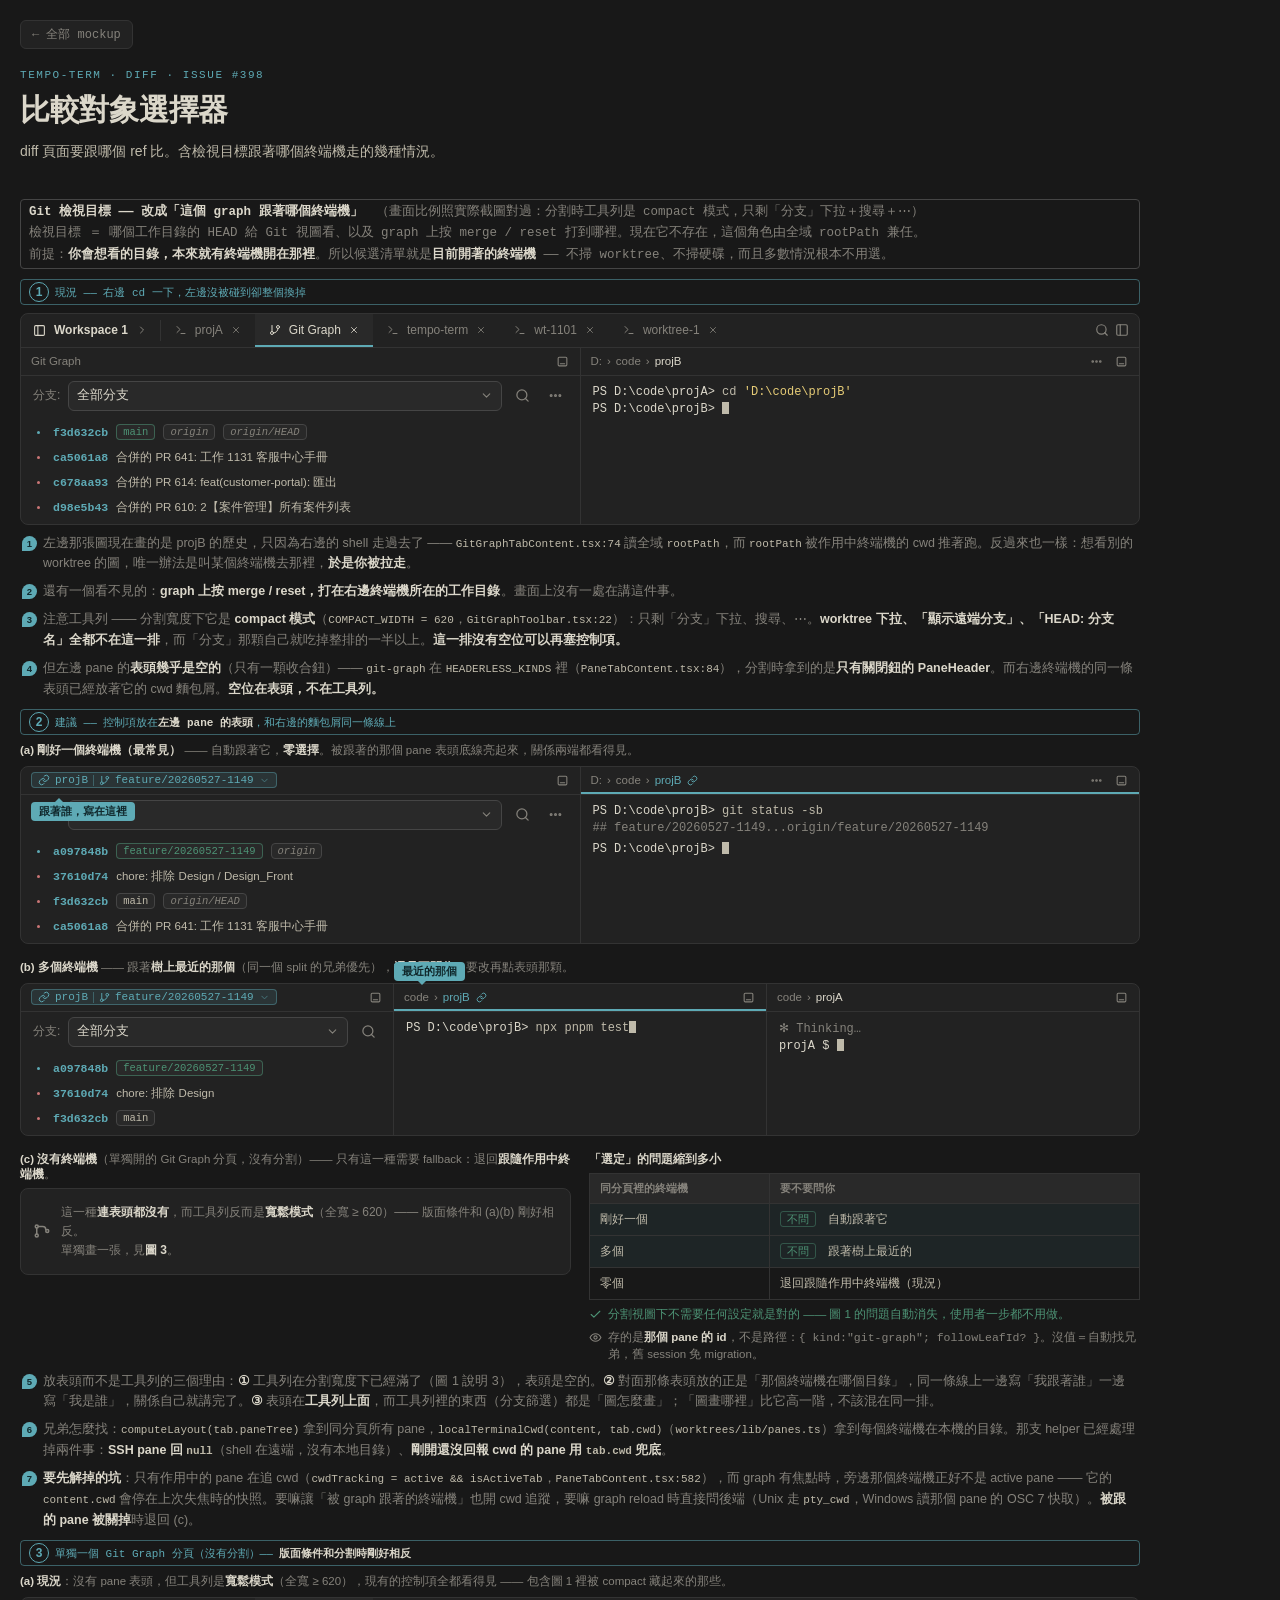
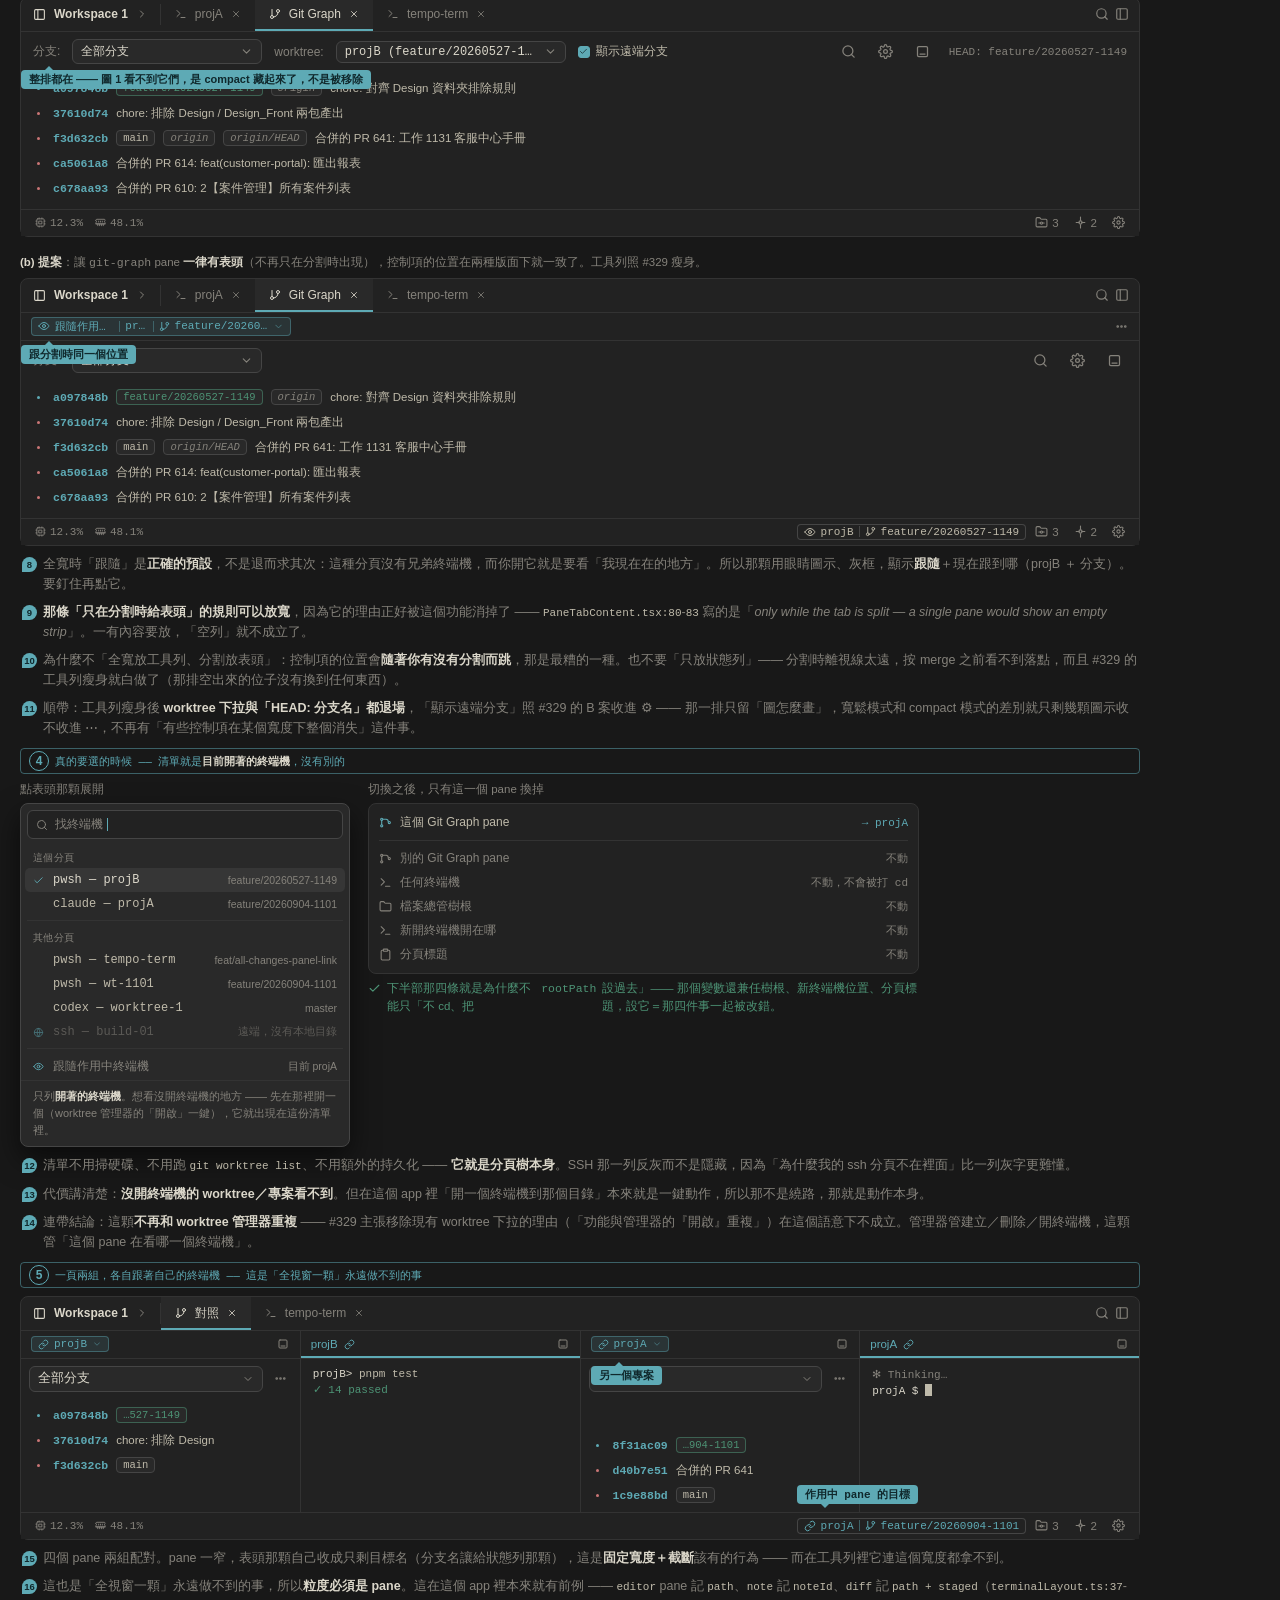
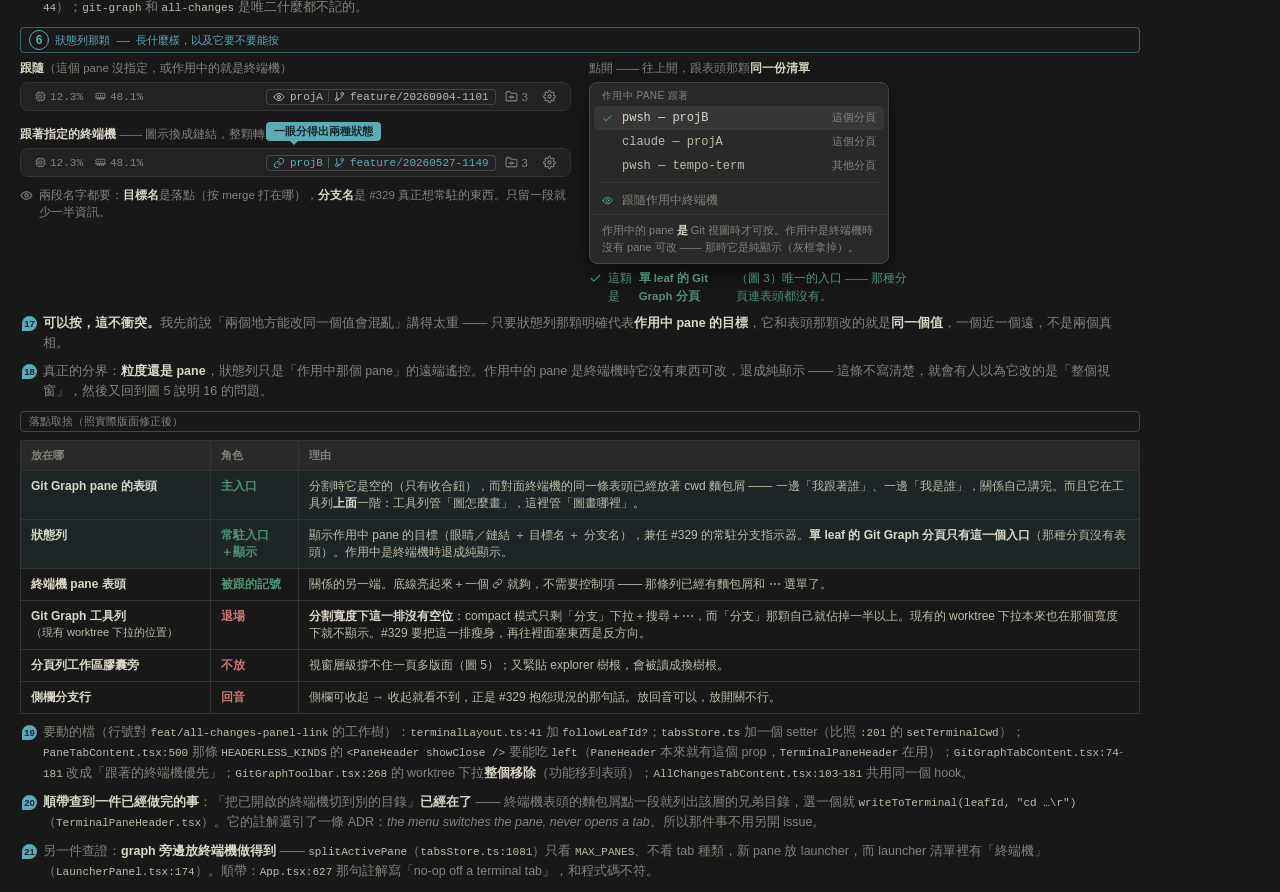
==== commit 2bcbde4f: "Give every page a way back, and the older ones a masthead The index links out to nine pages and none" ====
--- a/fig-view-target.html
+++ b/fig-view-target.html
@@ -145,6 +145,40 @@
 </style></head>
 
 <body>
+<style>
+.mk-back {
+  display: inline-flex; align-items: center; gap: 7px; align-self: flex-start;
+  font-family: "IBM Plex Mono", Consolas, monospace; font-size: 12px;
+  color: #85827b; text-decoration: none; border: 1px solid #333;
+  border-radius: 6px; padding: 5px 11px; margin-bottom: 4px; background: #222;
+}
+.mk-back:hover { color: #dbd7ca; border-color: #454545; }
+.mk-back:focus-visible { outline: 2px solid #5eaab5; outline-offset: 2px; }
+.mk-head {
+  display: flex; flex-direction: column; gap: 10px;
+  margin: 6px 0 26px; align-self: stretch;
+}
+.mk-head .mk-eyebrow {
+  font-family: "IBM Plex Mono", Consolas, monospace; font-size: 11px;
+  letter-spacing: .14em; text-transform: uppercase; color: #5eaab5;
+}
+.mk-head .mk-title {
+  font-family: "IBM Plex Sans TC", "Noto Sans TC", "Microsoft JhengHei", "Segoe UI", sans-serif;
+  font-size: 30px; font-weight: 600; margin: 0; line-height: 1.25;
+  letter-spacing: -.01em; color: #dbd7ca;
+}
+.mk-head .mk-sub {
+  font-family: "IBM Plex Sans TC", "Noto Sans TC", "Microsoft JhengHei", "Segoe UI", sans-serif;
+  font-size: 14px; line-height: 1.75; color: #bfbaaa; margin: 0; max-width: 68ch;
+}
+</style>
+<a class="mk-back" href="index.html">&larr; 全部 mockup</a>
+<header class="mk-head">
+  <div class="mk-eyebrow">tempo-term · diff · issue #398</div>
+  <h1 class="mk-title">比較對象選擇器</h1>
+  <p class="mk-sub">diff 頁面要跟哪個 ref 比。含檢視目標跟著哪個終端機走的幾種情況。</p>
+</header>
+
 
 <svg style="display:none" xmlns="http://www.w3.org/2000/svg">
   <symbol id="i-branch" viewBox="0 0 24 24"><line x1="6" y1="3" x2="6" y2="15"/><circle cx="18" cy="6" r="3"/><circle cx="6" cy="18" r="3"/><path d="M18 9a9 9 0 0 1-9 9"/></symbol>
